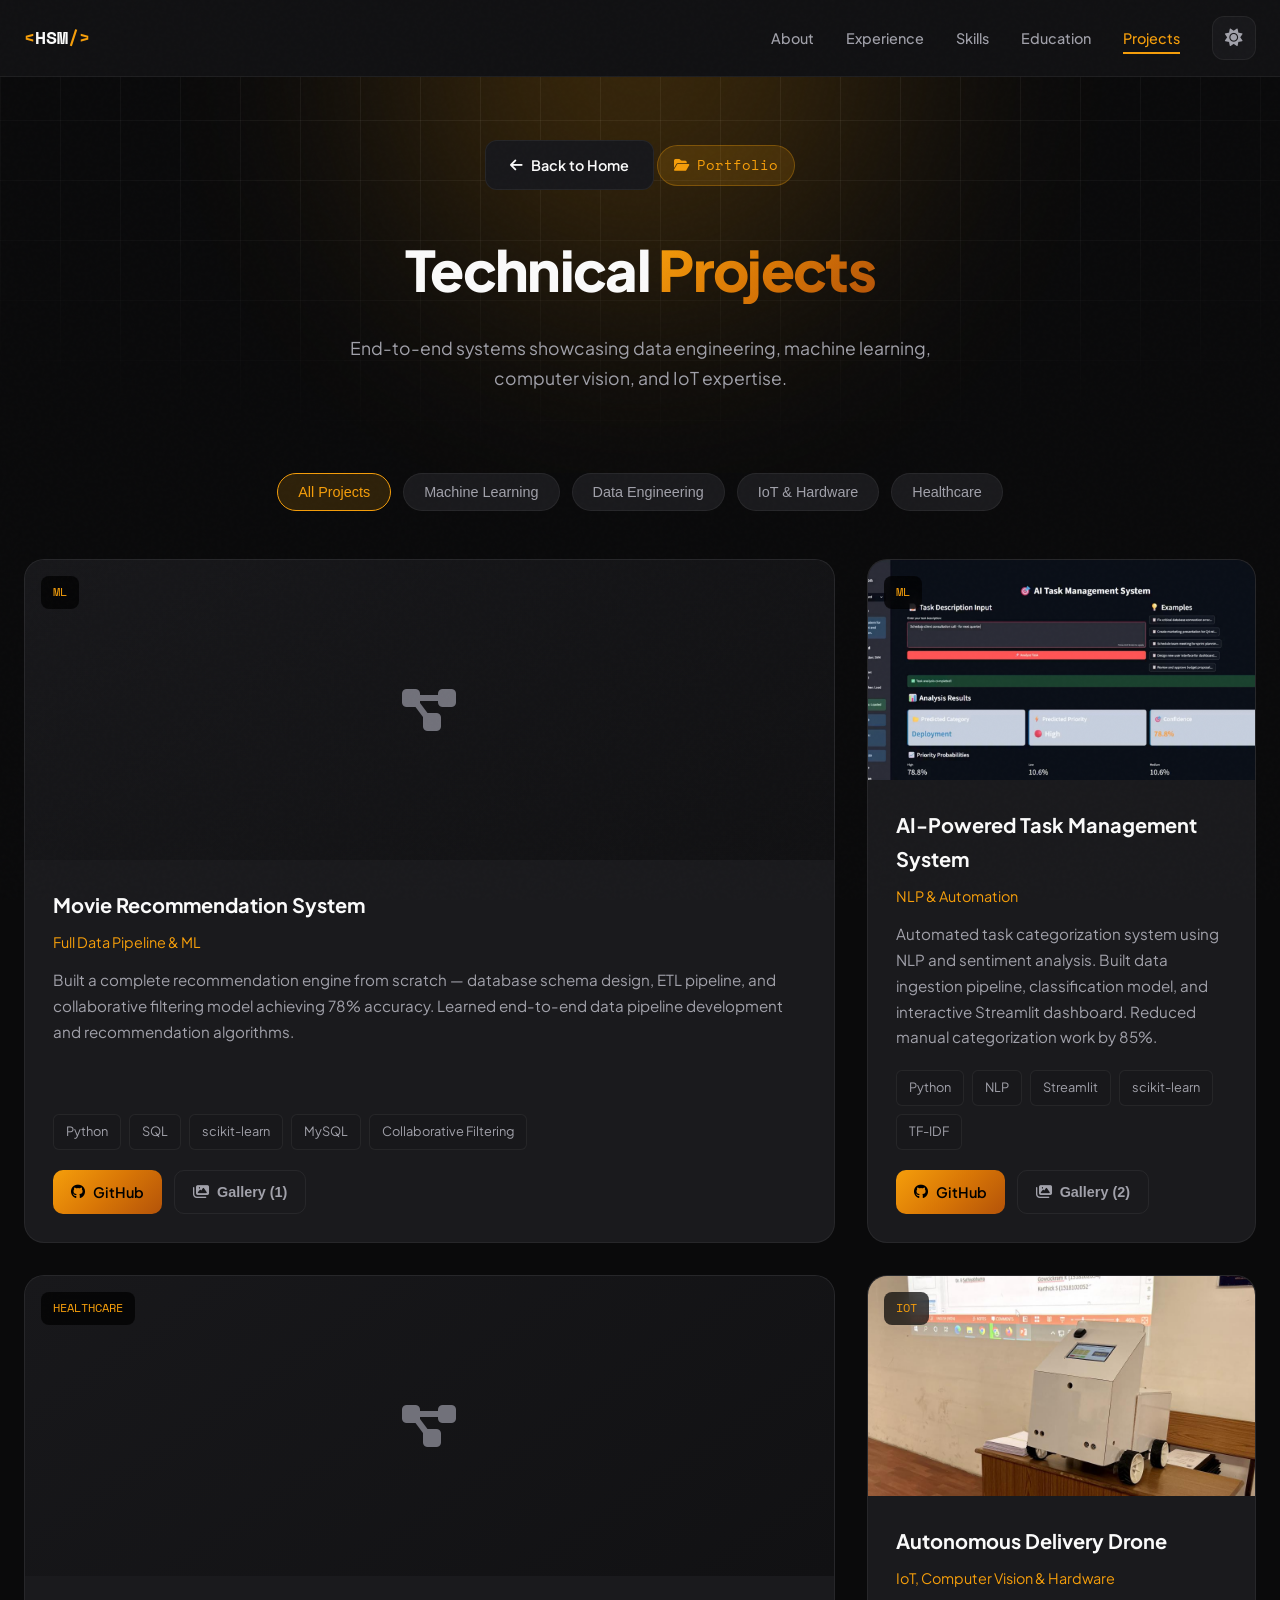
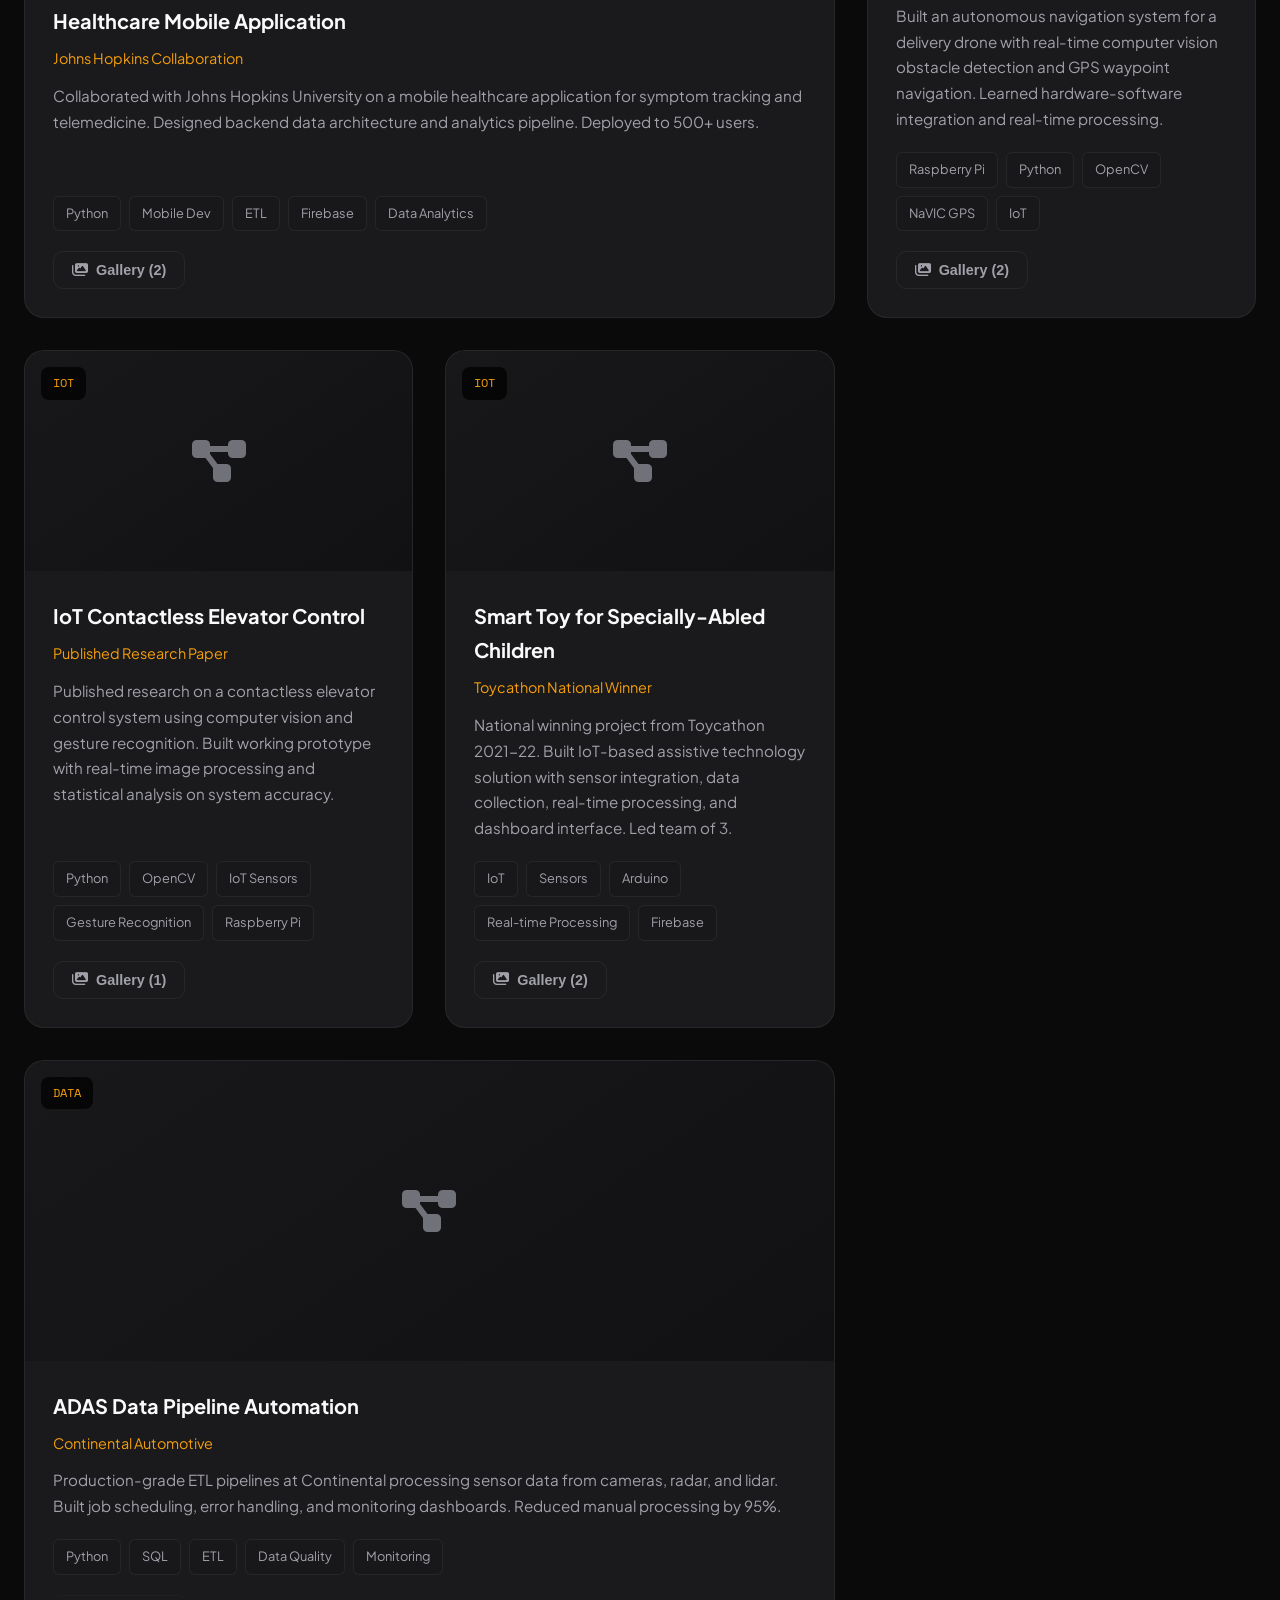
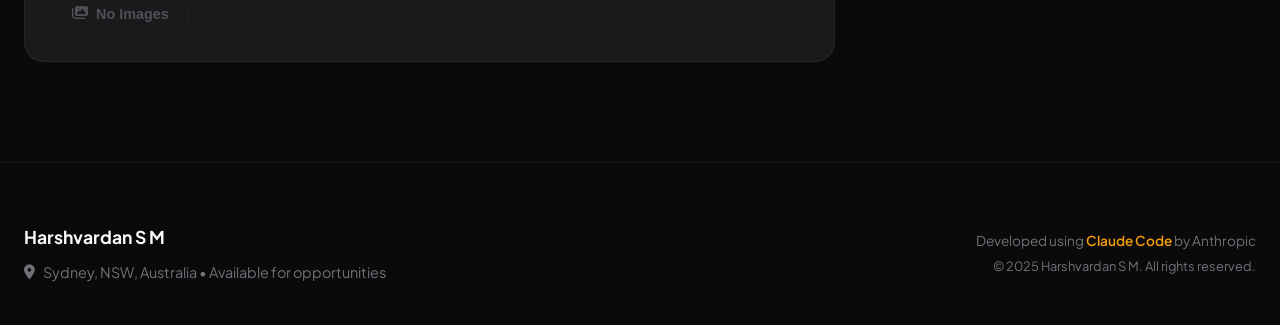
==== projects.html @ 8a7a4cc4 "fixing images in Task mgmt" ====
<!DOCTYPE html>
<html lang="en" data-theme="dark">
<head>
    <meta charset="UTF-8">
    <meta name="viewport" content="width=device-width, initial-scale=1.0">
    <title>Projects | Harshvardan S M</title>
    <meta name="description" content="Technical projects showcasing data engineering, machine learning, and IoT expertise.">
    <link rel="icon" href="./Logos/HarshProfile.png" type="image/png" />
    <link rel="stylesheet" href="https://cdnjs.cloudflare.com/ajax/libs/font-awesome/6.4.0/css/all.min.css">
    <link rel="preconnect" href="https://fonts.googleapis.com">
    <link rel="preconnect" href="https://fonts.gstatic.com" crossorigin>
    <link href="https://fonts.googleapis.com/css2?family=Plus+Jakarta+Sans:wght@300;400;500;600;700;800&family=Space+Mono:wght@400;700&display=swap" rel="stylesheet">
    <style>
        * {
            margin: 0;
            padding: 0;
            box-sizing: border-box;
        }

        :root {
            --font-primary: 'Plus Jakarta Sans', -apple-system, BlinkMacSystemFont, sans-serif;
            --font-mono: 'Space Mono', 'SF Mono', 'Fira Code', monospace;
            --transition-fast: 0.2s cubic-bezier(0.4, 0, 0.2, 1);
            --transition-smooth: 0.4s cubic-bezier(0.4, 0, 0.2, 1);
        }

        [data-theme="dark"] {
            --bg-primary: #0a0a0b;
            --bg-secondary: #111113;
            --bg-tertiary: #18181b;
            --bg-card: #1a1a1d;
            --text-primary: #fafafa;
            --text-secondary: #a1a1aa;
            --text-muted: #71717a;
            --accent-primary: #f59e0b;
            --accent-secondary: #d97706;
            --accent-glow: rgba(245, 158, 11, 0.15);
            --accent-gradient: linear-gradient(135deg, #f59e0b 0%, #d97706 50%, #b45309 100%);
            --border-subtle: rgba(255, 255, 255, 0.06);
            --border-accent: rgba(245, 158, 11, 0.3);
            --shadow-glow: 0 0 40px rgba(245, 158, 11, 0.1);
            --noise-opacity: 0.015;
        }

        [data-theme="light"] {
            --bg-primary: #fafaf9;
            --bg-secondary: #f5f5f4;
            --bg-tertiary: #e7e5e4;
            --bg-card: #ffffff;
            --text-primary: #0c0a09;
            --text-secondary: #57534e;
            --text-muted: #78716c;
            --accent-primary: #d97706;
            --accent-secondary: #b45309;
            --accent-glow: rgba(217, 119, 6, 0.1);
            --accent-gradient: linear-gradient(135deg, #f59e0b 0%, #d97706 50%, #b45309 100%);
            --border-subtle: rgba(0, 0, 0, 0.06);
            --border-accent: rgba(217, 119, 6, 0.3);
            --shadow-glow: 0 0 40px rgba(217, 119, 6, 0.08);
            --noise-opacity: 0.02;
        }

        html { scroll-behavior: smooth; }

        body {
            font-family: var(--font-primary);
            line-height: 1.7;
            color: var(--text-primary);
            background: var(--bg-primary);
            transition: background var(--transition-smooth), color var(--transition-smooth);
            overflow-x: hidden;
        }

        body::before {
            content: '';
            position: fixed;
            inset: 0;
            background-image: url("data:image/svg+xml,%3Csvg viewBox='0 0 256 256' xmlns='http://www.w3.org/2000/svg'%3E%3Cfilter id='noise'%3E%3CfeTurbulence type='fractalNoise' baseFrequency='0.9' numOctaves='4' stitchTiles='stitch'/%3E%3C/filter%3E%3Crect width='100%25' height='100%25' filter='url(%23noise)'/%3E%3C/svg%3E");
            opacity: var(--noise-opacity);
            pointer-events: none;
            z-index: 1000;
        }

        .container { max-width: 1280px; margin: 0 auto; padding: 0 24px; }

        nav {
            position: fixed;
            top: 0;
            left: 0;
            right: 0;
            z-index: 100;
            padding: 16px 0;
            background: var(--bg-secondary);
            backdrop-filter: blur(20px);
            border-bottom: 1px solid var(--border-subtle);
        }

        .nav-content { display: flex; justify-content: space-between; align-items: center; }

        .nav-logo {
            font-family: var(--font-mono);
            font-size: 1.1rem;
            font-weight: 700;
            color: var(--text-primary);
            text-decoration: none;
        }

        .nav-logo-accent { color: var(--accent-primary); }

        .nav-links { display: flex; align-items: center; gap: 32px; }

        .nav-link {
            font-size: 0.9rem;
            font-weight: 500;
            color: var(--text-secondary);
            text-decoration: none;
            transition: color var(--transition-fast);
            position: relative;
        }

        .nav-link::after {
            content: '';
            position: absolute;
            bottom: -4px;
            left: 0;
            width: 0;
            height: 2px;
            background: var(--accent-primary);
            transition: width var(--transition-fast);
        }

        .nav-link:hover, .nav-link.active { color: var(--accent-primary); }
        .nav-link:hover::after, .nav-link.active::after { width: 100%; }

        .theme-toggle {
            width: 44px;
            height: 44px;
            border-radius: 12px;
            border: 1px solid var(--border-subtle);
            background: var(--bg-tertiary);
            color: var(--text-secondary);
            cursor: pointer;
            display: flex;
            align-items: center;
            justify-content: center;
            font-size: 1.1rem;
            transition: all var(--transition-fast);
        }

        .theme-toggle:hover { border-color: var(--accent-primary); color: var(--accent-primary); }

        [data-theme="dark"] .theme-toggle .fa-sun { display: block; }
        [data-theme="dark"] .theme-toggle .fa-moon { display: none; }
        [data-theme="light"] .theme-toggle .fa-sun { display: none; }
        [data-theme="light"] .theme-toggle .fa-moon { display: block; }

        .page-header {
            padding: 140px 0 80px;
            text-align: center;
            position: relative;
            overflow: hidden;
        }

        .page-header-bg {
            position: absolute;
            inset: 0;
            background-image: 
                linear-gradient(var(--border-subtle) 1px, transparent 1px),
                linear-gradient(90deg, var(--border-subtle) 1px, transparent 1px);
            background-size: 60px 60px;
            mask-image: radial-gradient(ellipse 80% 80% at 50% 20%, black 20%, transparent 100%);
        }

        .page-header-glow {
            position: absolute;
            width: 500px;
            height: 500px;
            border-radius: 50%;
            filter: blur(120px);
            opacity: 0.2;
            top: -200px;
            left: 50%;
            transform: translateX(-50%);
            background: var(--accent-primary);
        }

        .page-header-content { position: relative; z-index: 2; }

        .page-badge {
            display: inline-flex;
            align-items: center;
            gap: 8px;
            padding: 8px 16px;
            background: var(--accent-glow);
            border: 1px solid var(--border-accent);
            border-radius: 100px;
            font-family: var(--font-mono);
            font-size: 0.85rem;
            color: var(--accent-primary);
            margin-bottom: 20px;
        }

        .page-title {
            font-size: clamp(2.5rem, 5vw, 3.5rem);
            font-weight: 800;
            letter-spacing: -0.03em;
            margin-bottom: 16px;
        }

        .page-title-gradient {
            background: var(--accent-gradient);
            -webkit-background-clip: text;
            -webkit-text-fill-color: transparent;
            background-clip: text;
        }

        .page-subtitle {
            font-size: 1.1rem;
            color: var(--text-secondary);
            max-width: 600px;
            margin: 0 auto;
        }

        .back-btn {
            display: inline-flex;
            align-items: center;
            gap: 8px;
            padding: 12px 24px;
            background: var(--bg-tertiary);
            color: var(--text-primary);
            text-decoration: none;
            border: 1px solid var(--border-subtle);
            border-radius: 12px;
            font-weight: 600;
            font-size: 0.9rem;
            transition: all var(--transition-fast);
            margin-bottom: 32px;
        }

        .back-btn:hover { border-color: var(--accent-primary); color: var(--accent-primary); transform: translateX(-4px); }

        .projects-section { padding: 0 0 100px; }

        .filter-tabs {
            display: flex;
            justify-content: center;
            gap: 12px;
            margin-bottom: 48px;
            flex-wrap: wrap;
        }

        .filter-tab {
            padding: 10px 20px;
            background: var(--bg-card);
            border: 1px solid var(--border-subtle);
            border-radius: 100px;
            color: var(--text-secondary);
            font-size: 0.9rem;
            font-weight: 500;
            cursor: pointer;
            transition: all var(--transition-fast);
        }

        .filter-tab:hover, .filter-tab.active {
            background: var(--accent-glow);
            border-color: var(--accent-primary);
            color: var(--accent-primary);
        }

        .projects-grid {
            display: grid;
            grid-template-columns: repeat(auto-fill, minmax(380px, 1fr));
            gap: 32px;
        }

        .project-card {
            background: var(--bg-card);
            border: 1px solid var(--border-subtle);
            border-radius: 20px;
            overflow: hidden;
            transition: all var(--transition-smooth);
            display: flex;
            flex-direction: column;
        }

        .project-card:hover {
            border-color: var(--border-accent);
            transform: translateY(-8px);
            box-shadow: var(--shadow-glow);
        }

        .project-image {
            width: 100%;
            height: 220px;
            background: var(--bg-tertiary);
            position: relative;
            overflow: hidden;
        }

        .project-image img {
            width: 100%;
            height: 100%;
            object-fit: cover;
            transition: transform var(--transition-smooth);
        }

        .project-card:hover .project-image img { transform: scale(1.08); }

        .project-image .placeholder {
            display: flex;
            align-items: center;
            justify-content: center;
            width: 100%;
            height: 100%;
            font-size: 3rem;
            color: var(--text-muted);
            background: linear-gradient(145deg, var(--bg-tertiary), var(--bg-secondary));
        }

        .project-category {
            position: absolute;
            top: 16px;
            left: 16px;
            padding: 6px 12px;
            background: rgba(0, 0, 0, 0.7);
            backdrop-filter: blur(8px);
            border-radius: 8px;
            font-family: var(--font-mono);
            font-size: 0.75rem;
            color: var(--accent-primary);
            text-transform: uppercase;
        }

        .project-content {
            padding: 28px;
            display: flex;
            flex-direction: column;
            flex: 1;
        }

        .project-title { font-size: 1.25rem; font-weight: 700; margin-bottom: 8px; }
        .project-subtitle { font-size: 0.9rem; color: var(--accent-primary); margin-bottom: 12px; }
        .project-description { color: var(--text-secondary); font-size: 0.95rem; margin-bottom: 20px; flex: 1; }

        .project-tech { display: flex; flex-wrap: wrap; gap: 8px; margin-bottom: 20px; }

        .tech-tag {
            padding: 6px 12px;
            background: var(--bg-tertiary);
            border: 1px solid var(--border-subtle);
            border-radius: 6px;
            font-size: 0.8rem;
            color: var(--text-secondary);
            transition: all var(--transition-fast);
        }

        .tech-tag:hover { border-color: var(--accent-primary); color: var(--accent-primary); }

        .project-links { display: flex; gap: 12px; flex-wrap: wrap; }

        .project-link {
            display: inline-flex;
            align-items: center;
            gap: 8px;
            padding: 10px 18px;
            border-radius: 10px;
            font-size: 0.9rem;
            font-weight: 600;
            text-decoration: none;
            transition: all var(--transition-fast);
        }

        .project-link-primary { background: var(--accent-gradient); color: #000; }
        .project-link-primary:hover { transform: translateY(-2px); box-shadow: 0 4px 20px var(--accent-glow); }

        .project-link-secondary {
            background: var(--bg-tertiary);
            color: var(--text-primary);
            border: 1px solid var(--border-subtle);
        }
        .project-link-secondary:hover { border-color: var(--accent-primary); color: var(--accent-primary); }

        .view-gallery-btn {
            display: inline-flex;
            align-items: center;
            gap: 8px;
            padding: 10px 18px;
            background: transparent;
            border: 1px solid var(--border-subtle);
            border-radius: 10px;
            font-size: 0.9rem;
            font-weight: 600;
            color: var(--text-secondary);
            cursor: pointer;
            transition: all var(--transition-fast);
        }

        .view-gallery-btn:hover:not(.disabled) { border-color: var(--accent-primary); color: var(--accent-primary); }
        .view-gallery-btn.disabled { opacity: 0.4; cursor: not-allowed; }

        .project-card.featured { grid-column: span 2; }
        .project-card.featured .project-image { height: 300px; }

        .modal {
            display: none;
            position: fixed;
            z-index: 1000;
            left: 0;
            top: 0;
            width: 100%;
            height: 100%;
            background-color: rgba(0, 0, 0, 0.95);
            backdrop-filter: blur(8px);
        }

        .modal.active { display: flex; align-items: center; justify-content: center; }

        .modal-content { position: relative; width: 90%; max-width: 1000px; max-height: 90vh; }
        .modal-header { text-align: center; margin-bottom: 24px; }
        .modal-header h2 { font-size: 1.5rem; font-weight: 700; color: #fff; }

        .close {
            position: fixed;
            top: 24px;
            right: 32px;
            width: 48px;
            height: 48px;
            border-radius: 12px;
            background: var(--bg-tertiary);
            border: 1px solid var(--border-subtle);
            color: var(--text-primary);
            font-size: 24px;
            cursor: pointer;
            display: flex;
            align-items: center;
            justify-content: center;
            z-index: 1001;
        }

        .close:hover { background: var(--accent-primary); color: #000; }

        .gallery-container {
            display: grid;
            grid-template-columns: repeat(auto-fit, minmax(280px, 1fr));
            gap: 20px;
            padding: 20px;
            max-height: 70vh;
            overflow-y: auto;
            background: var(--bg-card);
            border-radius: 20px;
            border: 1px solid var(--border-subtle);
        }

        .gallery-item {
            position: relative;
            overflow: hidden;
            border-radius: 12px;
            background: var(--bg-tertiary);
            aspect-ratio: 16/9;
            cursor: pointer;
            border: 1px solid var(--border-subtle);
            transition: all var(--transition-fast);
        }

        .gallery-item:hover { transform: scale(1.03); border-color: var(--accent-primary); }
        .gallery-item img { width: 100%; height: 100%; object-fit: cover; }

        .gallery-item .image-caption {
            position: absolute;
            bottom: 0;
            left: 0;
            right: 0;
            background: linear-gradient(to top, rgba(0,0,0,0.9), transparent);
            color: white;
            padding: 16px;
            font-size: 0.9rem;
            transform: translateY(100%);
            transition: transform var(--transition-fast);
        }

        .gallery-item:hover .image-caption { transform: translateY(0); }

        .lightbox {
            display: none;
            position: fixed;
            z-index: 2000;
            left: 0;
            top: 0;
            width: 100%;
            height: 100%;
            background-color: rgba(0, 0, 0, 0.98);
        }

        .lightbox.active { display: flex; align-items: center; justify-content: center; }

        .lightbox-content {
            position: relative;
            max-width: 90vw;
            max-height: 90vh;
            display: flex;
            align-items: center;
            justify-content: center;
        }

        .lightbox-content img {
            max-width: 100%;
            max-height: 90vh;
            object-fit: contain;
            cursor: zoom-in;
            border-radius: 8px;
        }

        .lightbox-content img.zoomed { cursor: zoom-out; transform: scale(1.5); }

        .lightbox-close {
            position: fixed;
            top: 24px;
            right: 32px;
            width: 48px;
            height: 48px;
            border-radius: 12px;
            background: var(--bg-tertiary);
            border: 1px solid var(--border-subtle);
            color: var(--text-primary);
            font-size: 24px;
            cursor: pointer;
            display: flex;
            align-items: center;
            justify-content: center;
            z-index: 2001;
        }

        .lightbox-close:hover { background: var(--accent-primary); color: #000; }

        .nav-arrow {
            position: fixed;
            top: 50%;
            transform: translateY(-50%);
            width: 56px;
            height: 56px;
            border-radius: 16px;
            background: var(--bg-tertiary);
            border: 1px solid var(--border-subtle);
            color: var(--text-primary);
            font-size: 1.5rem;
            cursor: pointer;
            display: flex;
            align-items: center;
            justify-content: center;
            z-index: 2001;
            transition: all var(--transition-fast);
        }

        .nav-arrow:hover { background: var(--accent-primary); color: #000; }
        .nav-arrow.prev { left: 24px; }
        .nav-arrow.next { right: 24px; }

        footer {
            padding: 60px 0 40px;
            border-top: 1px solid var(--border-subtle);
        }

        .footer-content {
            display: flex;
            justify-content: space-between;
            align-items: center;
            flex-wrap: wrap;
            gap: 24px;
        }

        .footer-left { display: flex; flex-direction: column; gap: 8px; }
        .footer-name { font-weight: 700; font-size: 1.1rem; }
        .footer-location { color: var(--text-muted); font-size: 0.9rem; display: flex; align-items: center; gap: 8px; }
        .footer-right { text-align: right; }
        .footer-credit { font-size: 0.85rem; color: var(--text-muted); margin-bottom: 4px; }
        .footer-credit a { color: var(--accent-primary); text-decoration: none; font-weight: 600; }
        .footer-credit a:hover { text-decoration: underline; }
        .footer-copyright { font-size: 0.8rem; color: var(--text-muted); }

        .reveal {
            opacity: 0;
            transform: translateY(40px);
            transition: all 0.8s cubic-bezier(0.4, 0, 0.2, 1);
        }

        .reveal.active { opacity: 1; transform: translateY(0); }

        @media (max-width: 1024px) {
            .project-card.featured { grid-column: span 1; }
            .project-card.featured .project-image { height: 220px; }
        }

        @media (max-width: 768px) {
            .nav-links { display: none; }
            .projects-grid { grid-template-columns: 1fr; }
            .project-links { flex-direction: column; }
            .project-link, .view-gallery-btn { width: 100%; justify-content: center; }
            .footer-content { flex-direction: column; text-align: center; }
            .footer-right { text-align: center; }
        }
    </style>
</head>
<body>
    <nav>
        <div class="container">
            <div class="nav-content">
                <a href="index.html" class="nav-logo">
                    <span class="nav-logo-accent">&lt;</span>HSM<span class="nav-logo-accent">/&gt;</span>
                </a>
                <div class="nav-links">
                    <a href="index.html#about" class="nav-link">About</a>
                    <a href="index.html#experience" class="nav-link">Experience</a>
                    <a href="index.html#skills" class="nav-link">Skills</a>
                    <a href="index.html#education" class="nav-link">Education</a>
                    <a href="projects.html" class="nav-link active">Projects</a>
                    <button class="theme-toggle" id="themeToggle" aria-label="Toggle theme">
                        <i class="fas fa-sun"></i>
                        <i class="fas fa-moon"></i>
                    </button>
                </div>
            </div>
        </div>
    </nav>

    <header class="page-header">
        <div class="page-header-bg"></div>
        <div class="page-header-glow"></div>
        <div class="container">
            <div class="page-header-content">
                <a href="index.html" class="back-btn">
                    <i class="fas fa-arrow-left"></i>
                    Back to Home
                </a>
                <div class="page-badge">
                    <i class="fas fa-folder-open"></i>
                    Portfolio
                </div>
                <h1 class="page-title">
                    Technical <span class="page-title-gradient">Projects</span>
                </h1>
                <p class="page-subtitle">
                    End-to-end systems showcasing data engineering, machine learning, 
                    computer vision, and IoT expertise.
                </p>
            </div>
        </div>
    </header>

    <section class="projects-section">
        <div class="container">
            <div class="filter-tabs reveal">
                <button class="filter-tab active" data-filter="all">All Projects</button>
                <button class="filter-tab" data-filter="ml">Machine Learning</button>
                <button class="filter-tab" data-filter="data">Data Engineering</button>
                <button class="filter-tab" data-filter="iot">IoT & Hardware</button>
                <button class="filter-tab" data-filter="healthcare">Healthcare</button>
            </div>

            <div class="projects-grid reveal" id="projectsGrid"></div>
        </div>
    </section>

    <div id="galleryModal" class="modal">
        <span class="close" onclick="closeGallery()">&times;</span>
        <div class="modal-content">
            <div class="modal-header">
                <h2 id="modalProjectTitle">Project Gallery</h2>
            </div>
            <div class="gallery-container" id="galleryContainer"></div>
        </div>
    </div>

    <div id="lightbox" class="lightbox">
        <span class="lightbox-close" onclick="closeLightbox()">&times;</span>
        <div class="nav-arrow prev" onclick="navigateImage(-1)"><i class="fas fa-chevron-left"></i></div>
        <div class="lightbox-content">
            <img id="lightboxImage" src="" alt="Full size image">
        </div>
        <div class="nav-arrow next" onclick="navigateImage(1)"><i class="fas fa-chevron-right"></i></div>
    </div>

    <footer>
        <div class="container">
            <div class="footer-content">
                <div class="footer-left">
                    <div class="footer-name">Harshvardan S M</div>
                    <div class="footer-location">
                        <i class="fas fa-map-marker-alt"></i>
                        Sydney, NSW, Australia • Available for opportunities
                    </div>
                </div>
                <div class="footer-right">
                    <p class="footer-credit">
                        Developed using <a href="https://claude.ai" target="_blank">Claude Code</a> by Anthropic
                    </p>
                    <p class="footer-copyright">© 2025 Harshvardan S M. All rights reserved.</p>
                </div>
            </div>
        </div>
    </footer>

    <script>
        const themeToggle = document.getElementById('themeToggle');
        const html = document.documentElement;
        const savedTheme = localStorage.getItem('theme') || 'dark';
        html.setAttribute('data-theme', savedTheme);

        themeToggle.addEventListener('click', () => {
            const currentTheme = html.getAttribute('data-theme');
            const newTheme = currentTheme === 'dark' ? 'light' : 'dark';
            html.setAttribute('data-theme', newTheme);
            localStorage.setItem('theme', newTheme);
        });

        const revealElements = document.querySelectorAll('.reveal');
        const revealOnScroll = () => {
            revealElements.forEach(el => {
                const elementTop = el.getBoundingClientRect().top;
                if (elementTop < window.innerHeight - 100) el.classList.add('active');
            });
        };
        window.addEventListener('scroll', revealOnScroll);
        revealOnScroll();

        const projects = [
            {
                id: 'project1',
                title: 'Movie Recommendation System',
                subtitle: 'Full Data Pipeline & ML',
                category: 'ml',
                folder: 'Movie Recommendation',
                technologies: ['Python', 'SQL', 'scikit-learn', 'MySQL', 'Collaborative Filtering'],
                description: 'Built a complete recommendation engine from scratch — database schema design, ETL pipeline, and collaborative filtering model achieving 78% accuracy. Learned end-to-end data pipeline development and recommendation algorithms.',
                githubLink: 'https://github.com/Harsh-D14',
                articleLink: null,
                images: ['image1.jpg'],
                featured: true
            },
            {
                id: 'project2',
                title: 'AI-Powered Task Management System',
                subtitle: 'NLP & Automation',
                category: 'ml',
                folder: 'Task Management System',
                technologies: ['Python', 'NLP', 'Streamlit', 'scikit-learn', 'TF-IDF'],
                description: 'Automated task categorization system using NLP and sentiment analysis. Built data ingestion pipeline, classification model, and interactive Streamlit dashboard. Reduced manual categorization work by 85%.',
                githubLink: 'https://github.com/Harsh-D14',
                articleLink: null,
                images: ['image1.jpg', 'image2.jpg']
            },
            {
                id: 'project3',
                title: 'Healthcare Mobile Application',
                subtitle: 'Johns Hopkins Collaboration',
                category: 'healthcare',
                folder: 'Healthcare App',
                technologies: ['Python', 'Mobile Dev', 'ETL', 'Firebase', 'Data Analytics'],
                description: 'Collaborated with Johns Hopkins University on a mobile healthcare application for symptom tracking and telemedicine. Designed backend data architecture and analytics pipeline. Deployed to 500+ users.',
                githubLink: null,
                articleLink: null,
                images: ['image1.jpg', 'image2.jpg'],
                featured: true
            },
            {
                id: 'project4',
                title: 'Autonomous Delivery Drone',
                subtitle: 'IoT, Computer Vision & Hardware',
                category: 'iot',
                folder: 'Sidewalk Delivery Drone',
                technologies: ['Raspberry Pi', 'Python', 'OpenCV', 'NaVIC GPS', 'IoT'],
                description: 'Built an autonomous navigation system for a delivery drone with real-time computer vision obstacle detection and GPS waypoint navigation. Learned hardware-software integration and real-time processing.',
                githubLink: null,
                articleLink: null,
                images: ['image1.jpg', 'image2.jpg']
            },
            {
                id: 'project5',
                title: 'IoT Contactless Elevator Control',
                subtitle: 'Published Research Paper',
                category: 'iot',
                folder: 'Elevator Control',
                technologies: ['Python', 'OpenCV', 'IoT Sensors', 'Gesture Recognition', 'Raspberry Pi'],
                description: 'Published research on a contactless elevator control system using computer vision and gesture recognition. Built working prototype with real-time image processing and statistical analysis on system accuracy.',
                githubLink: null,
                articleLink: null,
                images: ['image1.jpg']
            },
            {
                id: 'project6',
                title: 'Smart Toy for Specially-Abled Children',
                subtitle: 'Toycathon National Winner',
                category: 'iot',
                folder: 'Smart Toy',
                technologies: ['IoT', 'Sensors', 'Arduino', 'Real-time Processing', 'Firebase'],
                description: 'National winning project from Toycathon 2021-22. Built IoT-based assistive technology solution with sensor integration, data collection, real-time processing, and dashboard interface. Led team of 3.',
                githubLink: null,
                articleLink: null,
                images: ['image1.jpg', 'image2.jpg']
            },
            {
                id: 'project7',
                title: 'ADAS Data Pipeline Automation',
                subtitle: 'Continental Automotive',
                category: 'data',
                folder: 'ADAS Pipeline',
                technologies: ['Python', 'SQL', 'ETL', 'Data Quality', 'Monitoring'],
                description: 'Production-grade ETL pipelines at Continental processing sensor data from cameras, radar, and lidar. Built job scheduling, error handling, and monitoring dashboards. Reduced manual processing by 95%.',
                githubLink: null,
                articleLink: null,
                images: [],
                featured: true
            }
        ];

        let currentProject = null;
        let currentImageIndex = 0;
        let currentImages = [];
        let activeFilter = 'all';

        document.querySelectorAll('.filter-tab').forEach(tab => {
            tab.addEventListener('click', () => {
                document.querySelectorAll('.filter-tab').forEach(t => t.classList.remove('active'));
                tab.classList.add('active');
                activeFilter = tab.dataset.filter;
                loadProjects();
            });
        });

        document.addEventListener('DOMContentLoaded', loadProjects);

        function loadProjects() {
            const projectsGrid = document.getElementById('projectsGrid');
            projectsGrid.innerHTML = '';
            
            const filteredProjects = activeFilter === 'all' 
                ? projects 
                : projects.filter(p => p.category === activeFilter);

            filteredProjects.forEach((project, index) => {
                const projectCard = createProjectCard(project);
                projectCard.style.animationDelay = `${index * 0.1}s`;
                projectsGrid.appendChild(projectCard);
            });
        }

        function createProjectCard(project) {
            const card = document.createElement('div');
            card.className = `project-card${project.featured ? ' featured' : ''}`;
            
            const hasImages = project.images && project.images.length > 0;
            const hasGithub = project.githubLink && project.githubLink !== null;
            const hasArticle = project.articleLink !== null;
            const thumbnailPath = `${project.folder}/thumbnail.jpg`;
            
            let linksHTML = '<div class="project-links">';
            
            if (hasGithub) {
                linksHTML += `<a href="${project.githubLink}" target="_blank" class="project-link project-link-primary" onclick="event.stopPropagation()"><i class="fab fa-github"></i>GitHub</a>`;
            }
            
            if (hasArticle) {
                linksHTML += `<a href="${project.articleLink}" target="_blank" class="project-link project-link-secondary" onclick="event.stopPropagation()"><i class="fas fa-external-link-alt"></i>Article</a>`;
            }
            
            if (hasImages) {
                linksHTML += `<button class="view-gallery-btn" onclick="event.stopPropagation(); openGallery('${project.id}')"><i class="fas fa-images"></i>Gallery (${project.images.length})</button>`;
            } else {
                linksHTML += `<button class="view-gallery-btn disabled" disabled><i class="fas fa-images"></i>No Images</button>`;
            }
            
            linksHTML += '</div>';
            
            card.innerHTML = `
                <div class="project-image">
                    <img src="${thumbnailPath}" alt="${project.title}" onerror="this.style.display='none'; this.nextElementSibling.style.display='flex';">
                    <div class="placeholder" style="display:none;"><i class="fas fa-project-diagram"></i></div>
                    <span class="project-category">${project.category}</span>
                </div>
                <div class="project-content">
                    <h3 class="project-title">${project.title}</h3>
                    <p class="project-subtitle">${project.subtitle}</p>
                    <p class="project-description">${project.description}</p>
                    <div class="project-tech">${project.technologies.slice(0, 5).map(tech => `<span class="tech-tag">${tech}</span>`).join('')}</div>
                    ${linksHTML}
                </div>
            `;
            
            if (hasImages) {
                card.addEventListener('click', () => openGallery(project.id));
                card.style.cursor = 'pointer';
            }
            
            return card;
        }

        function openGallery(projectId) {
            const project = projects.find(p => p.id === projectId);
            if (!project || !project.images || project.images.length === 0) return;
            
            currentProject = project;
            currentImages = project.images;
            
            const modal = document.getElementById('galleryModal');
            const modalTitle = document.getElementById('modalProjectTitle');
            const galleryContainer = document.getElementById('galleryContainer');
            
            modalTitle.textContent = project.title;
            galleryContainer.innerHTML = '';
            
            project.images.forEach((image, index) => {
                const imagePath = `${project.folder}/${image}`;
                const galleryItem = document.createElement('div');
                galleryItem.className = 'gallery-item';
                galleryItem.innerHTML = `
                    <img src="${imagePath}" alt="${project.title} - Image ${index + 1}" onerror="this.src='data:image/svg+xml,%3Csvg xmlns=\"http://www.w3.org/2000/svg\" width=\"400\" height=\"225\" viewBox=\"0 0 400 225\"%3E%3Crect fill=\"%231a1a1d\" width=\"400\" height=\"225\"/%3E%3Ctext fill=\"%23666\" font-family=\"sans-serif\" font-size=\"20\" x=\"50%25\" y=\"50%25\" text-anchor=\"middle\" dominant-baseline=\"middle\"%3EImage ${index + 1}%3C/text%3E%3C/svg%3E'">
                    <div class="image-caption">Image ${index + 1}</div>
                `;
                galleryItem.onclick = () => openLightbox(index);
                galleryContainer.appendChild(galleryItem);
            });
            
            modal.classList.add('active');
            document.body.style.overflow = 'hidden';
        }

        function closeGallery() {
            document.getElementById('galleryModal').classList.remove('active');
            document.body.style.overflow = '';
        }

        function openLightbox(index) {
            if (!currentProject) return;
            currentImageIndex = index;
            const lightbox = document.getElementById('lightbox');
            const lightboxImage = document.getElementById('lightboxImage');
            
            lightboxImage.src = `${currentProject.folder}/${currentImages[index]}`;
            lightboxImage.alt = `${currentProject.title} - Image ${index + 1}`;
            lightboxImage.classList.remove('zoomed');
            lightbox.classList.add('active');
            
            lightboxImage.onclick = function() {
                this.classList.toggle('zoomed');
                lightbox.style.overflow = this.classList.contains('zoomed') ? 'auto' : 'hidden';
            };
        }

        function closeLightbox() {
            const lightbox = document.getElementById('lightbox');
            document.getElementById('lightboxImage').classList.remove('zoomed');
            lightbox.classList.remove('active');
            lightbox.style.overflow = 'hidden';
        }

        function navigateImage(direction) {
            currentImageIndex += direction;
            if (currentImageIndex < 0) currentImageIndex = currentImages.length - 1;
            else if (currentImageIndex >= currentImages.length) currentImageIndex = 0;
            openLightbox(currentImageIndex);
        }

        document.addEventListener('keydown', (e) => {
            const lightbox = document.getElementById('lightbox');
            const galleryModal = document.getElementById('galleryModal');
            
            if (lightbox.classList.contains('active')) {
                if (e.key === 'ArrowLeft') navigateImage(-1);
                if (e.key === 'ArrowRight') navigateImage(1);
                if (e.key === 'Escape') closeLightbox();
            } else if (galleryModal.classList.contains('active')) {
                if (e.key === 'Escape') closeGallery();
            }
        });

        window.onclick = (event) => {
            if (event.target === document.getElementById('galleryModal')) closeGallery();
            if (event.target === document.getElementById('lightbox')) closeLightbox();
        };
    </script>
</body>
</html>
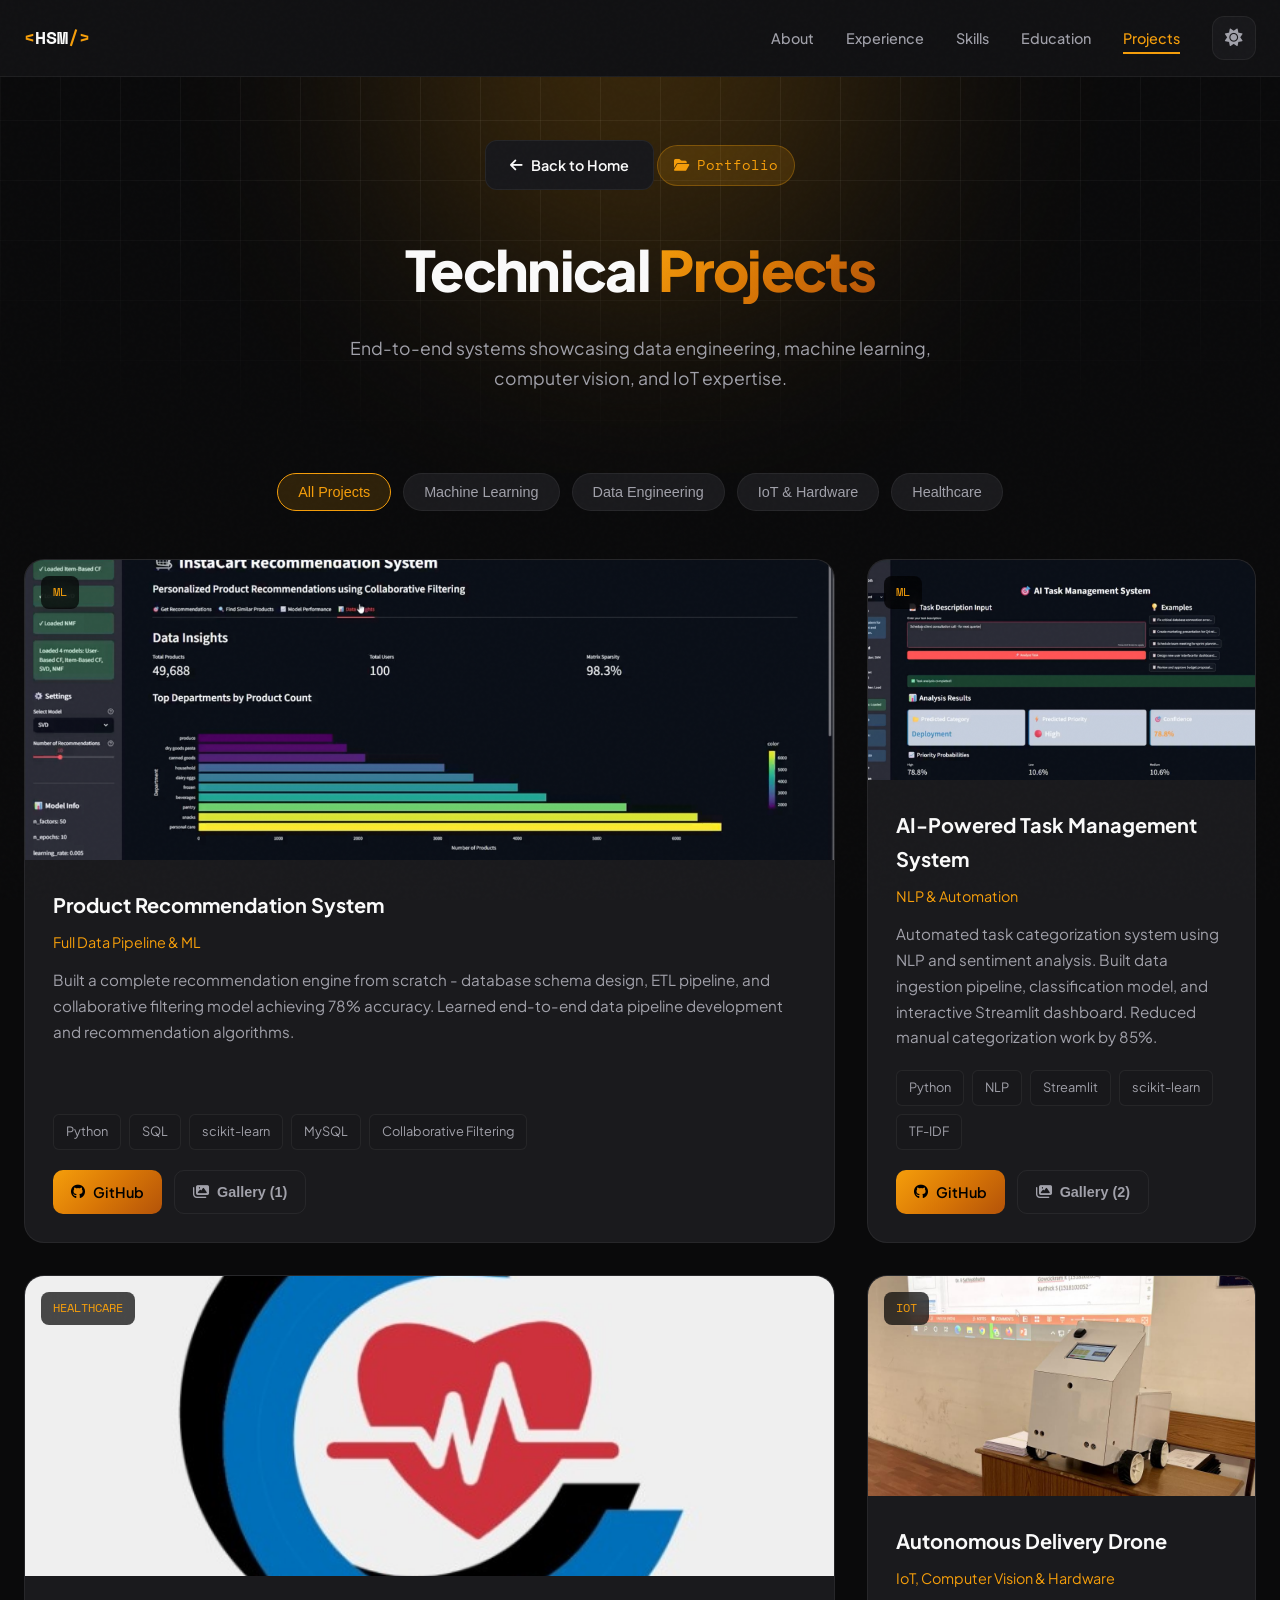
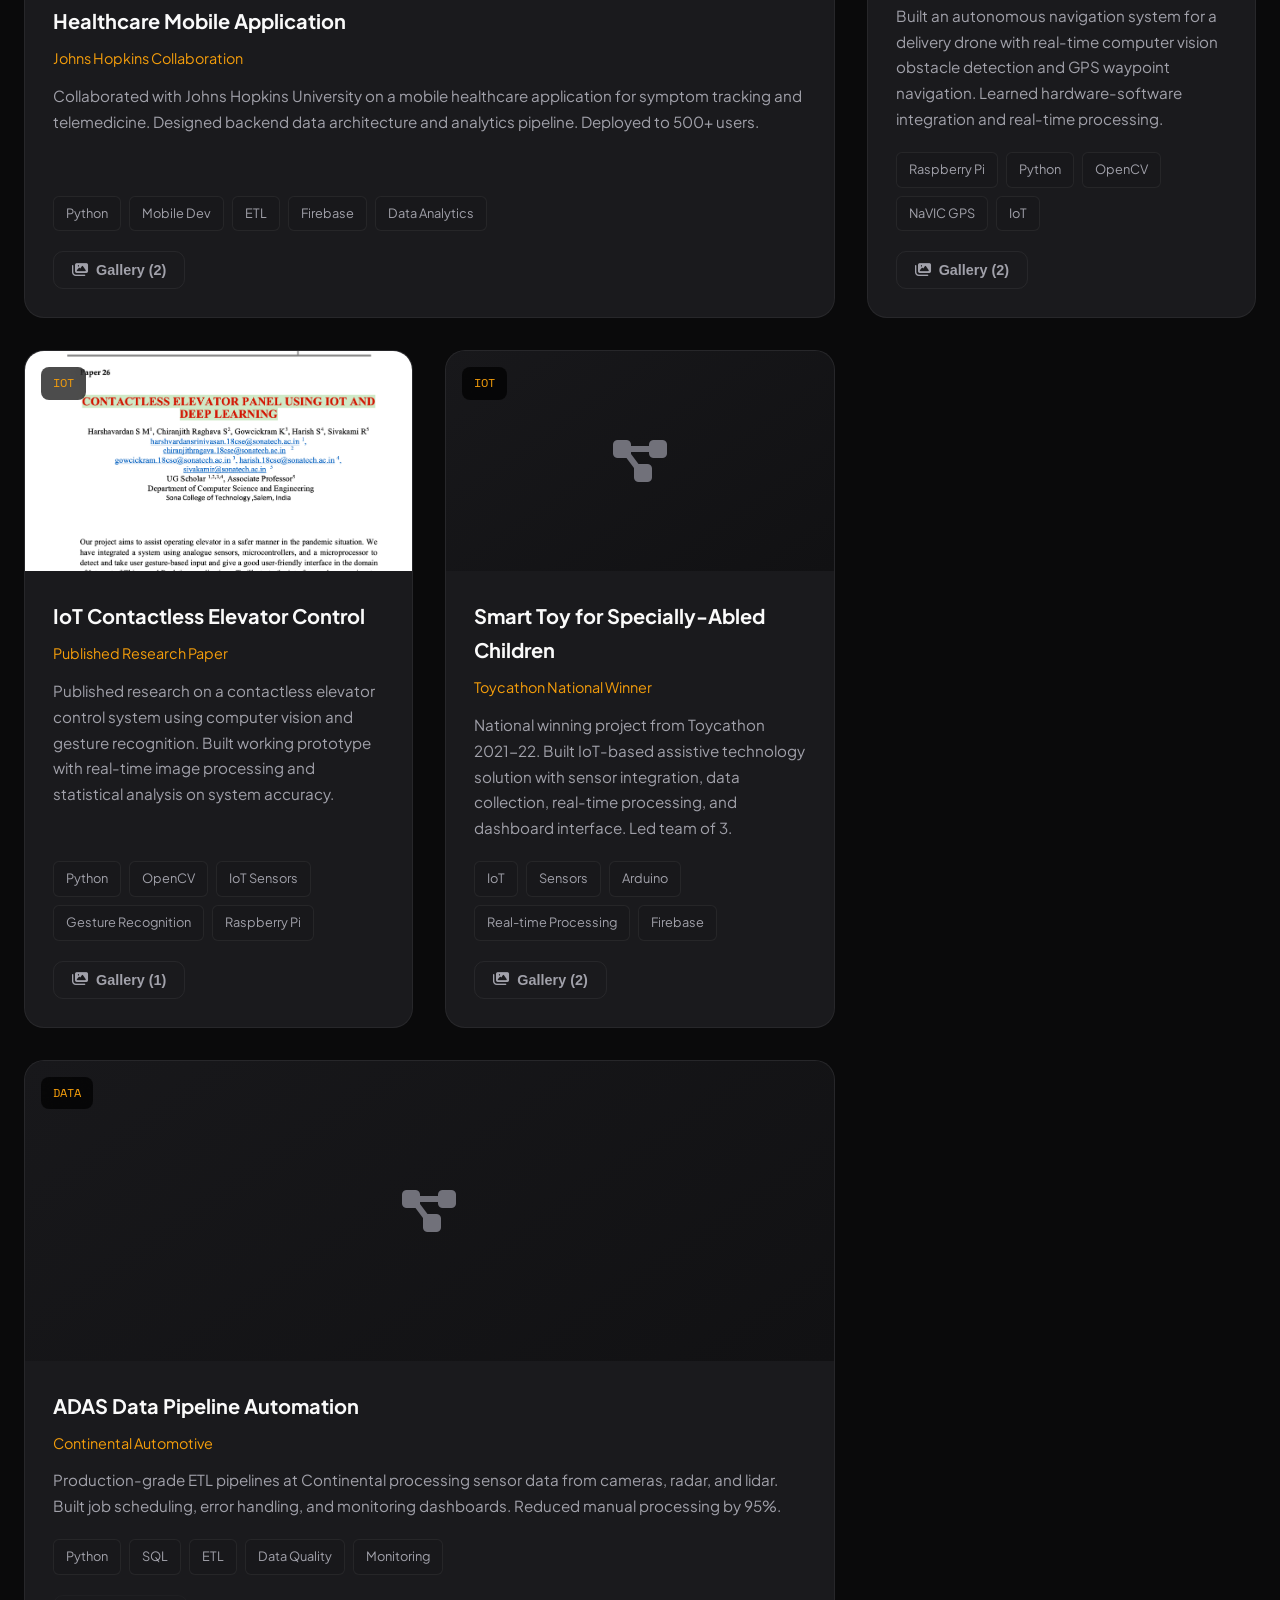
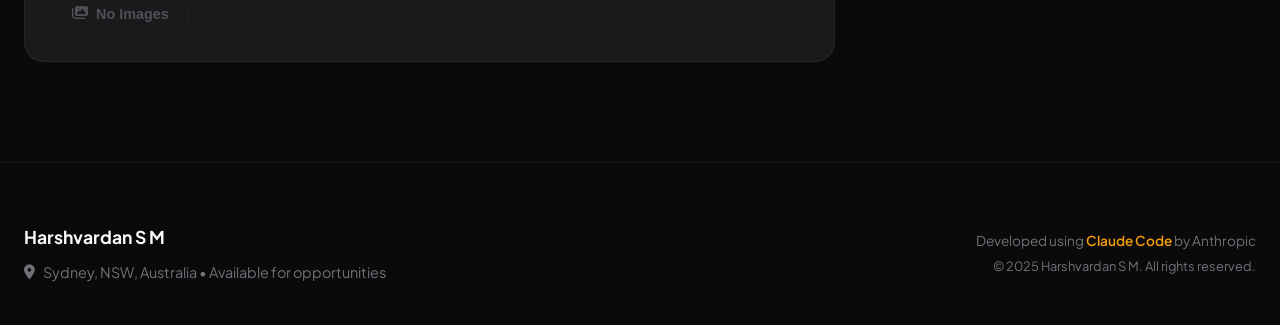
==== commit 17ccf427: "fixing images in projects again" ====
--- a/projects.html
+++ b/projects.html
@@ -725,12 +725,12 @@
         const projects = [
             {
                 id: 'project1',
-                title: 'Movie Recommendation System',
+                title: 'Product Recommendation System',
                 subtitle: 'Full Data Pipeline & ML',
                 category: 'ml',
-                folder: 'Movie Recommendation',
+                folder: 'Product Recommendation System',
                 technologies: ['Python', 'SQL', 'scikit-learn', 'MySQL', 'Collaborative Filtering'],
-                description: 'Built a complete recommendation engine from scratch — database schema design, ETL pipeline, and collaborative filtering model achieving 78% accuracy. Learned end-to-end data pipeline development and recommendation algorithms.',
+                description: 'Built a complete recommendation engine from scratch - database schema design, ETL pipeline, and collaborative filtering model achieving 78% accuracy. Learned end-to-end data pipeline development and recommendation algorithms.',
                 githubLink: 'https://github.com/Harsh-D14',
                 articleLink: null,
                 images: ['image1.jpg'],
@@ -753,7 +753,7 @@
                 title: 'Healthcare Mobile Application',
                 subtitle: 'Johns Hopkins Collaboration',
                 category: 'healthcare',
-                folder: 'Healthcare App',
+                folder: 'CoviCare Vee+Svasta',
                 technologies: ['Python', 'Mobile Dev', 'ETL', 'Firebase', 'Data Analytics'],
                 description: 'Collaborated with Johns Hopkins University on a mobile healthcare application for symptom tracking and telemedicine. Designed backend data architecture and analytics pipeline. Deployed to 500+ users.',
                 githubLink: null,
@@ -778,7 +778,7 @@
                 title: 'IoT Contactless Elevator Control',
                 subtitle: 'Published Research Paper',
                 category: 'iot',
-                folder: 'Elevator Control',
+                folder: 'Contactless Elevator',
                 technologies: ['Python', 'OpenCV', 'IoT Sensors', 'Gesture Recognition', 'Raspberry Pi'],
                 description: 'Published research on a contactless elevator control system using computer vision and gesture recognition. Built working prototype with real-time image processing and statistical analysis on system accuracy.',
                 githubLink: null,
@@ -790,7 +790,7 @@
                 title: 'Smart Toy for Specially-Abled Children',
                 subtitle: 'Toycathon National Winner',
                 category: 'iot',
-                folder: 'Smart Toy',
+                folder: 'Toycathon',
                 technologies: ['IoT', 'Sensors', 'Arduino', 'Real-time Processing', 'Firebase'],
                 description: 'National winning project from Toycathon 2021-22. Built IoT-based assistive technology solution with sensor integration, data collection, real-time processing, and dashboard interface. Led team of 3.',
                 githubLink: null,
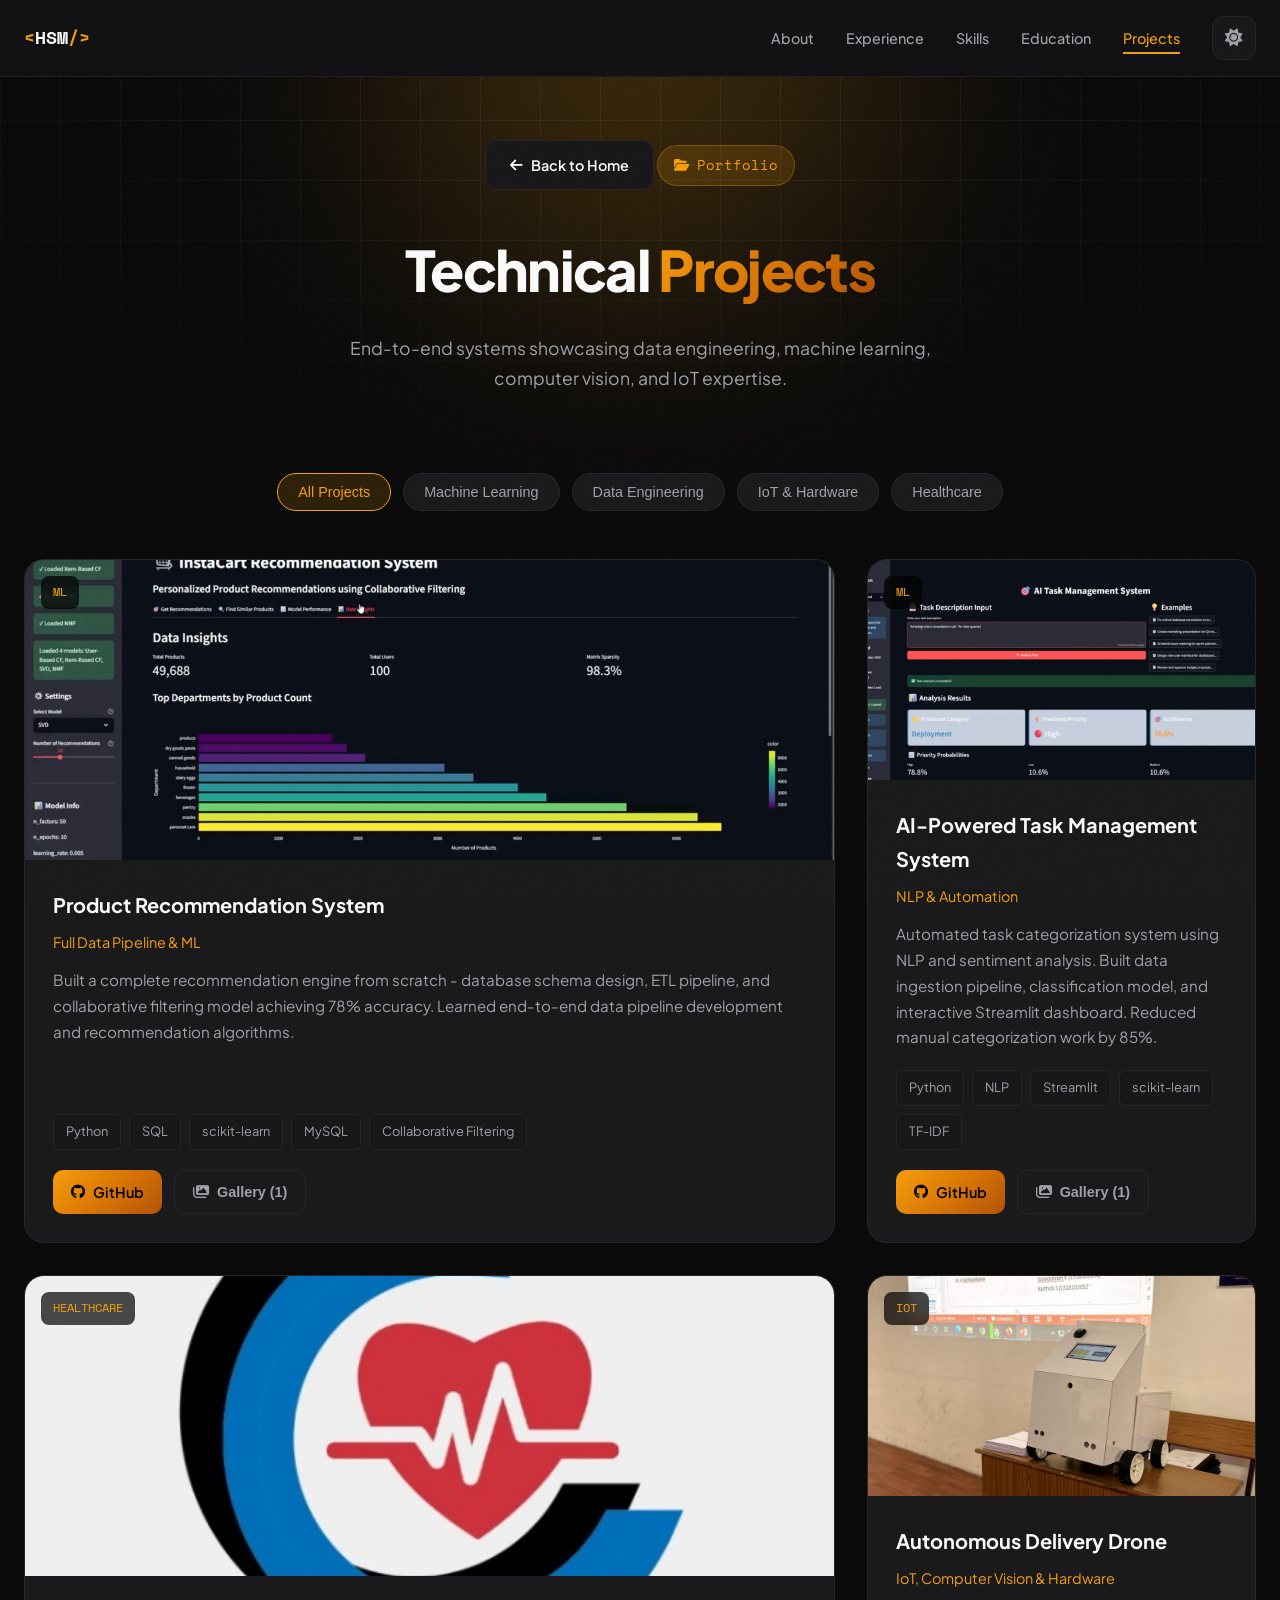
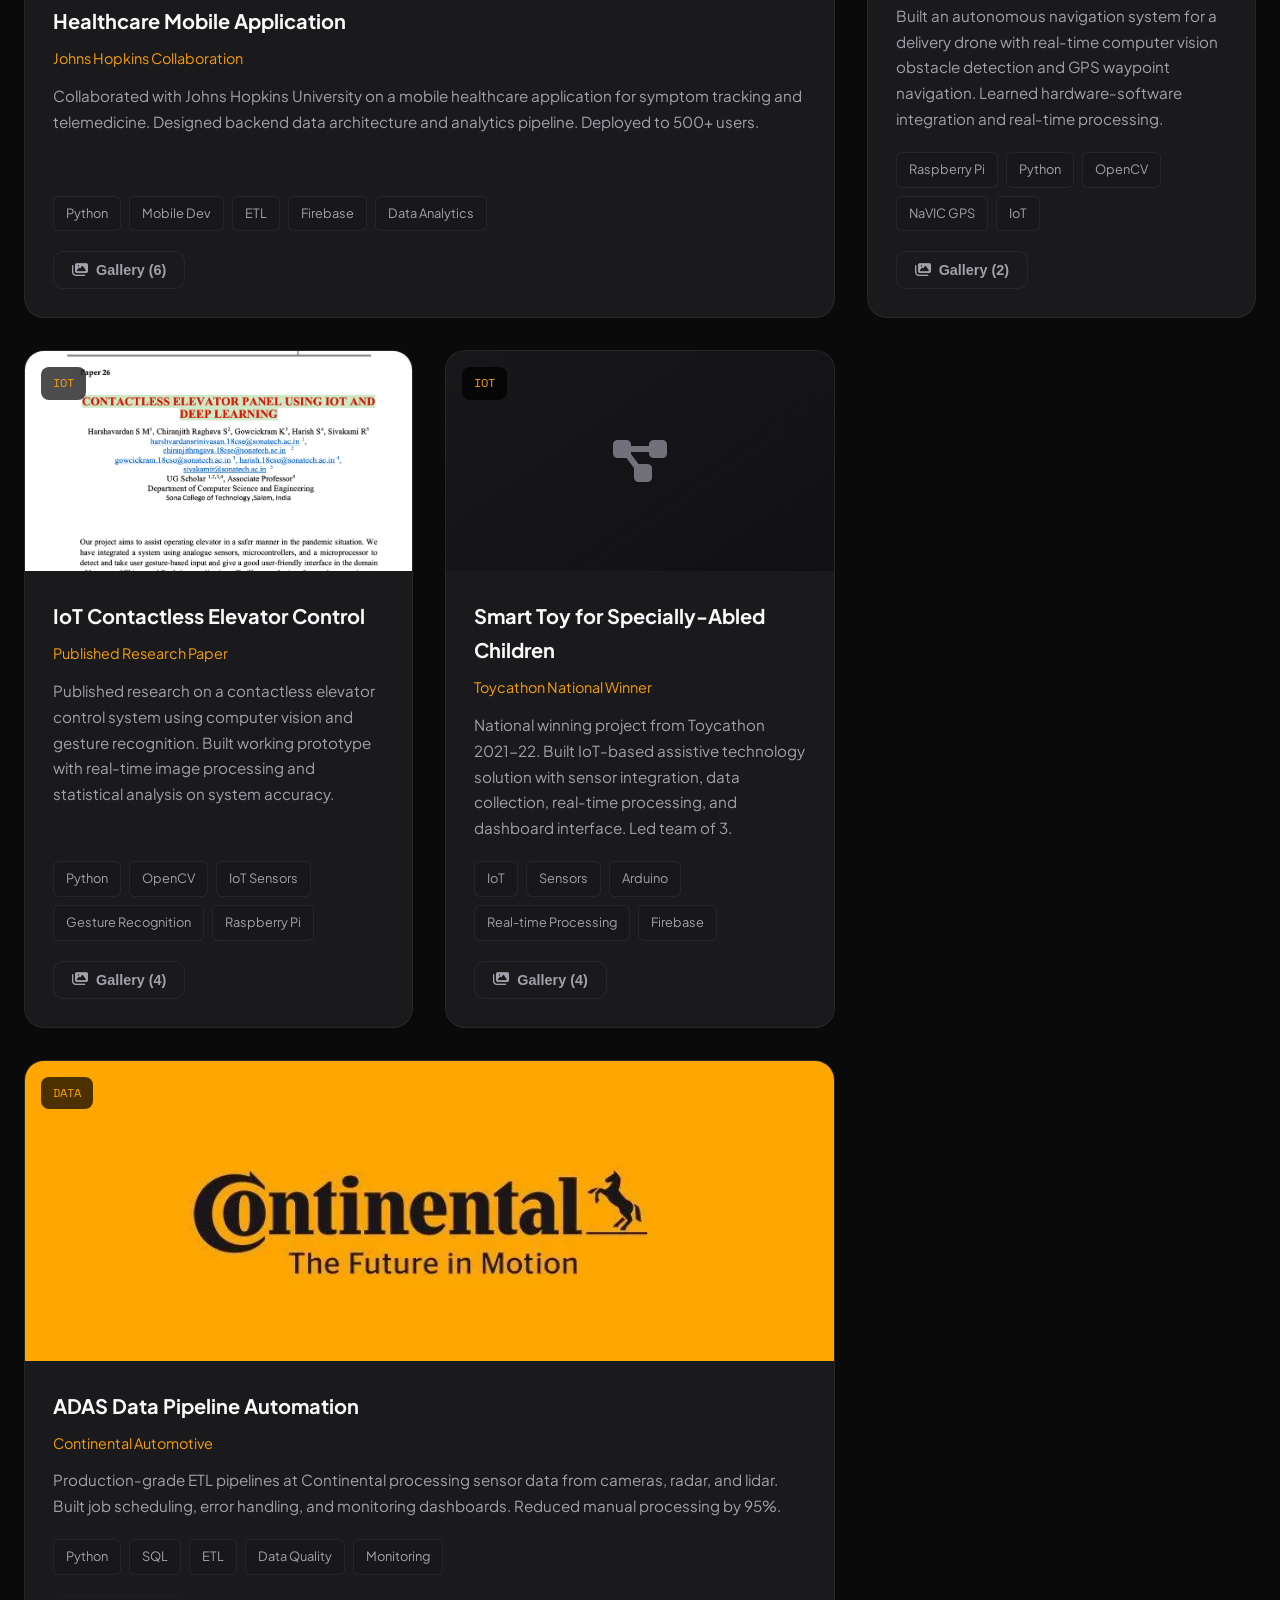
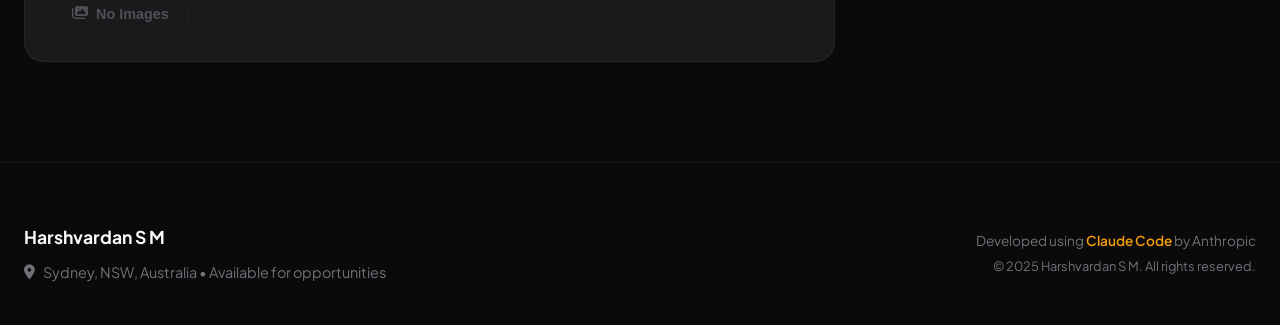
==== commit 0db76b10: "Pictures fix in Projects" ====
--- a/projects.html
+++ b/projects.html
@@ -746,7 +746,7 @@
                 description: 'Automated task categorization system using NLP and sentiment analysis. Built data ingestion pipeline, classification model, and interactive Streamlit dashboard. Reduced manual categorization work by 85%.',
                 githubLink: 'https://github.com/Harsh-D14',
                 articleLink: null,
-                images: ['image1.jpg', 'image2.jpg']
+                images: ['thumbnail.jpg']
             },
             {
                 id: 'project3',
@@ -758,7 +758,7 @@
                 description: 'Collaborated with Johns Hopkins University on a mobile healthcare application for symptom tracking and telemedicine. Designed backend data architecture and analytics pipeline. Deployed to 500+ users.',
                 githubLink: null,
                 articleLink: null,
-                images: ['image1.jpg', 'image2.jpg'],
+                images: ['image1.jpg', 'image2.jpg', 'image3.jpg', 'image4.jpg', 'image5.jpg', 'image6.jpg'],
                 featured: true
             },
             {
@@ -771,7 +771,7 @@
                 description: 'Built an autonomous navigation system for a delivery drone with real-time computer vision obstacle detection and GPS waypoint navigation. Learned hardware-software integration and real-time processing.',
                 githubLink: null,
                 articleLink: null,
-                images: ['image1.jpg', 'image2.jpg']
+                images: ['image1.jpeg', 'image2.jpeg']
             },
             {
                 id: 'project5',
@@ -783,7 +783,7 @@
                 description: 'Published research on a contactless elevator control system using computer vision and gesture recognition. Built working prototype with real-time image processing and statistical analysis on system accuracy.',
                 githubLink: null,
                 articleLink: null,
-                images: ['image1.jpg']
+                images: ['image1.jpg','image2.jpg','image3.jpg','image4.jpg']
             },
             {
                 id: 'project6',
@@ -795,14 +795,14 @@
                 description: 'National winning project from Toycathon 2021-22. Built IoT-based assistive technology solution with sensor integration, data collection, real-time processing, and dashboard interface. Led team of 3.',
                 githubLink: null,
                 articleLink: null,
-                images: ['image1.jpg', 'image2.jpg']
+                images: ['image1.jpg', 'image2.jpg', 'image3.jpg', 'image4.jpg']
             },
             {
                 id: 'project7',
                 title: 'ADAS Data Pipeline Automation',
                 subtitle: 'Continental Automotive',
                 category: 'data',
-                folder: 'ADAS Pipeline',
+                folder: 'Logos',
                 technologies: ['Python', 'SQL', 'ETL', 'Data Quality', 'Monitoring'],
                 description: 'Production-grade ETL pipelines at Continental processing sensor data from cameras, radar, and lidar. Built job scheduling, error handling, and monitoring dashboards. Reduced manual processing by 95%.',
                 githubLink: null,
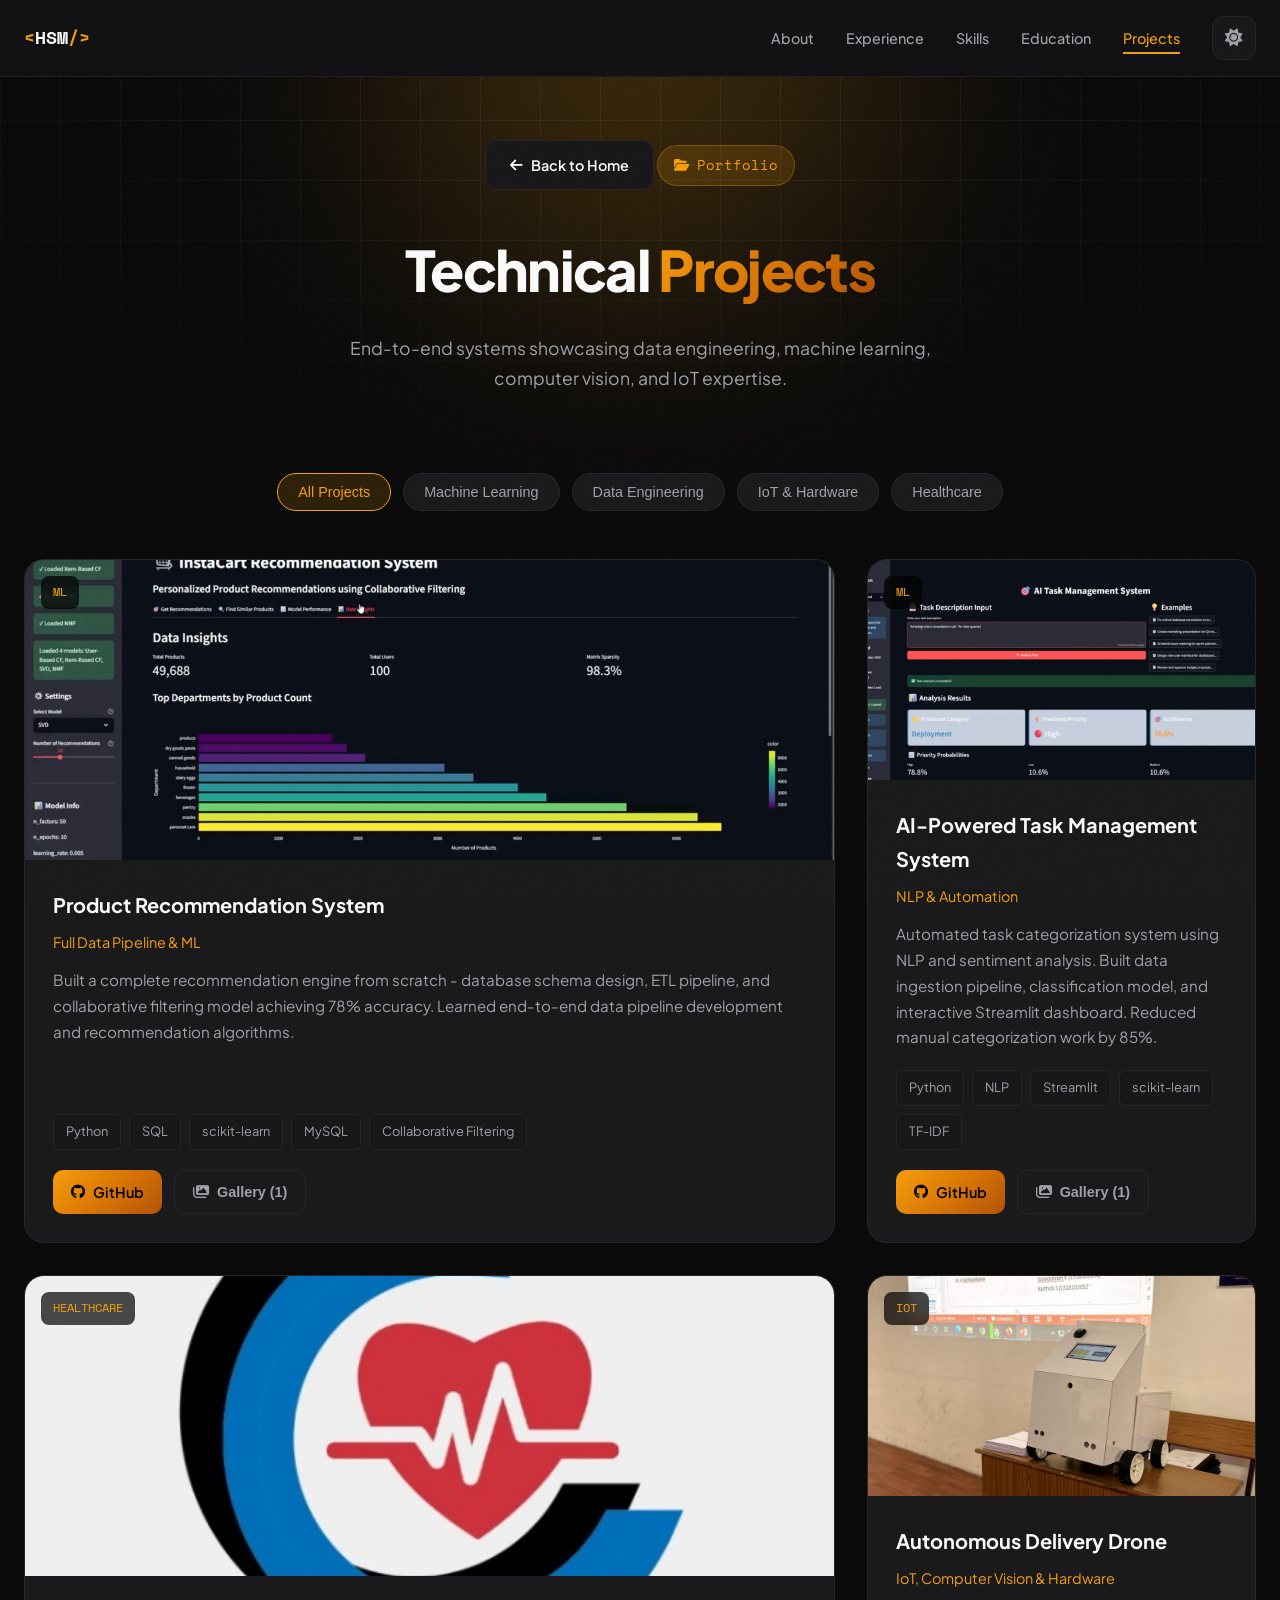
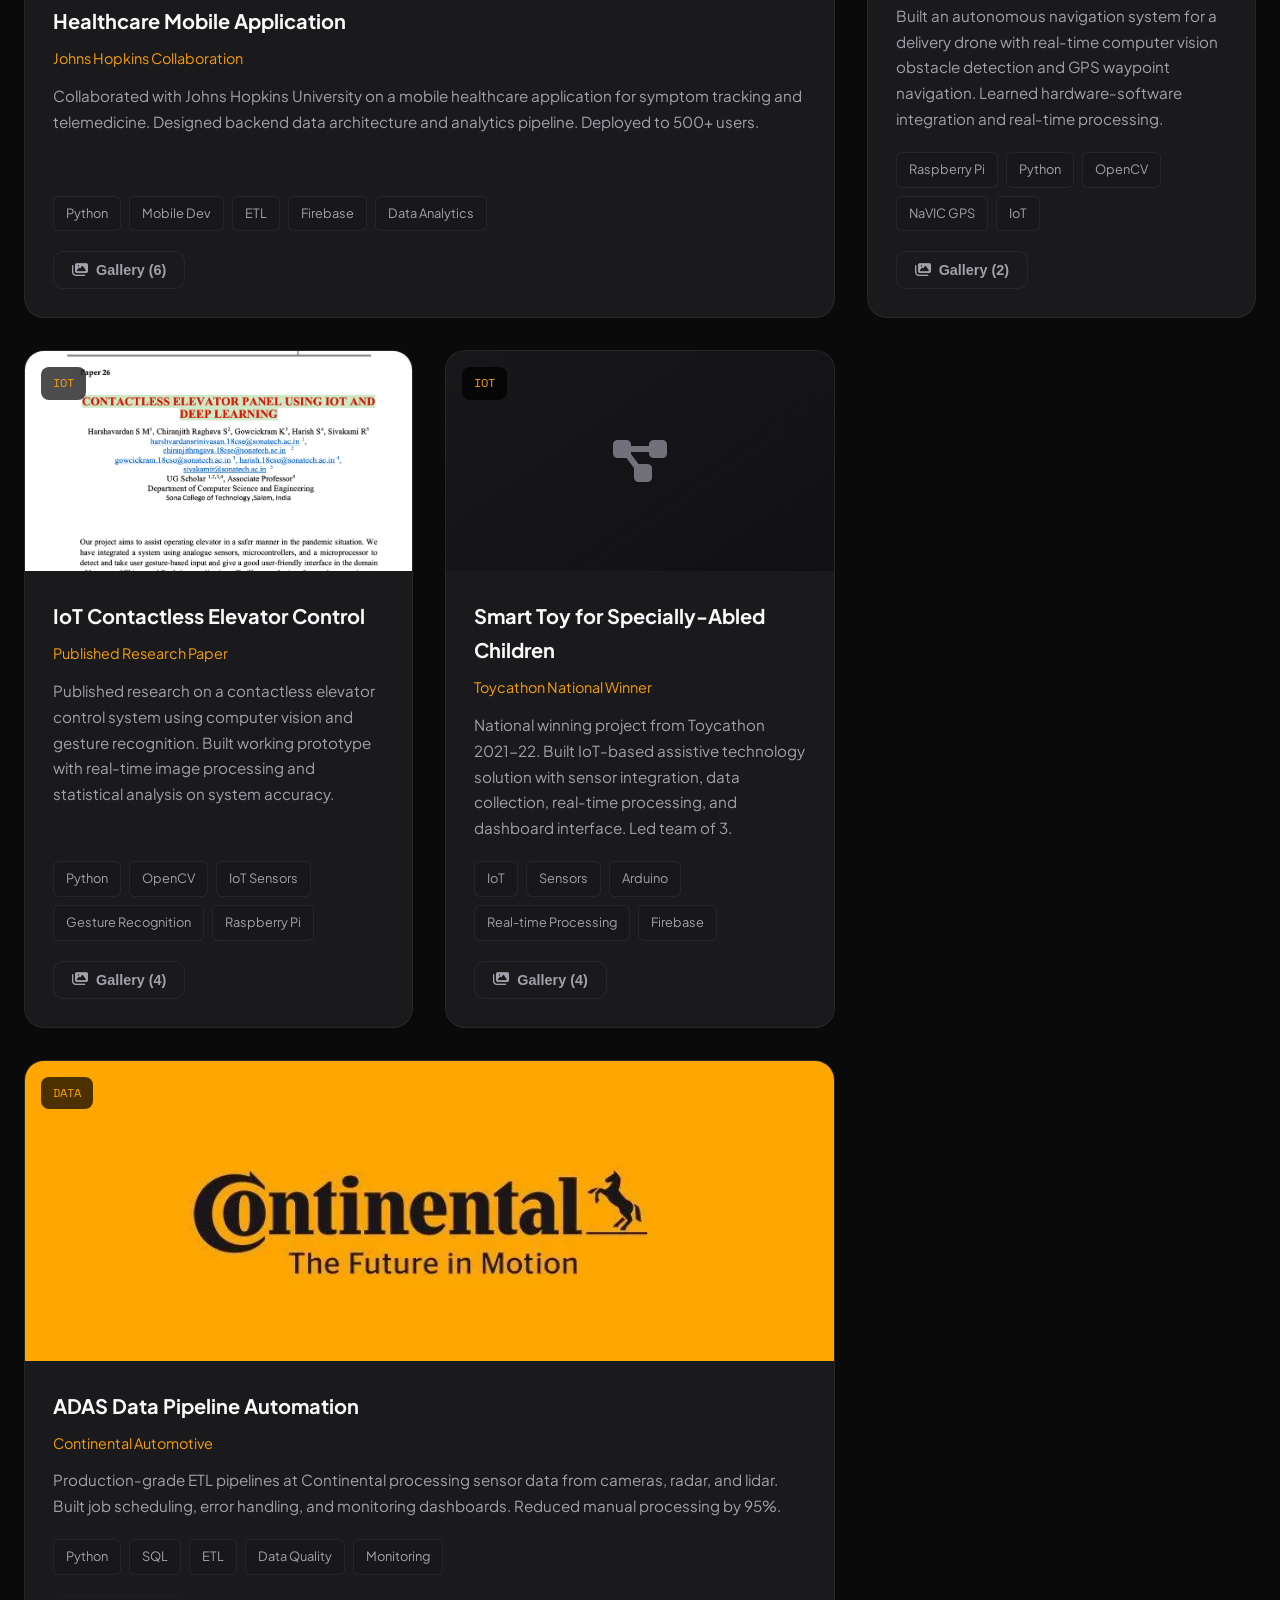
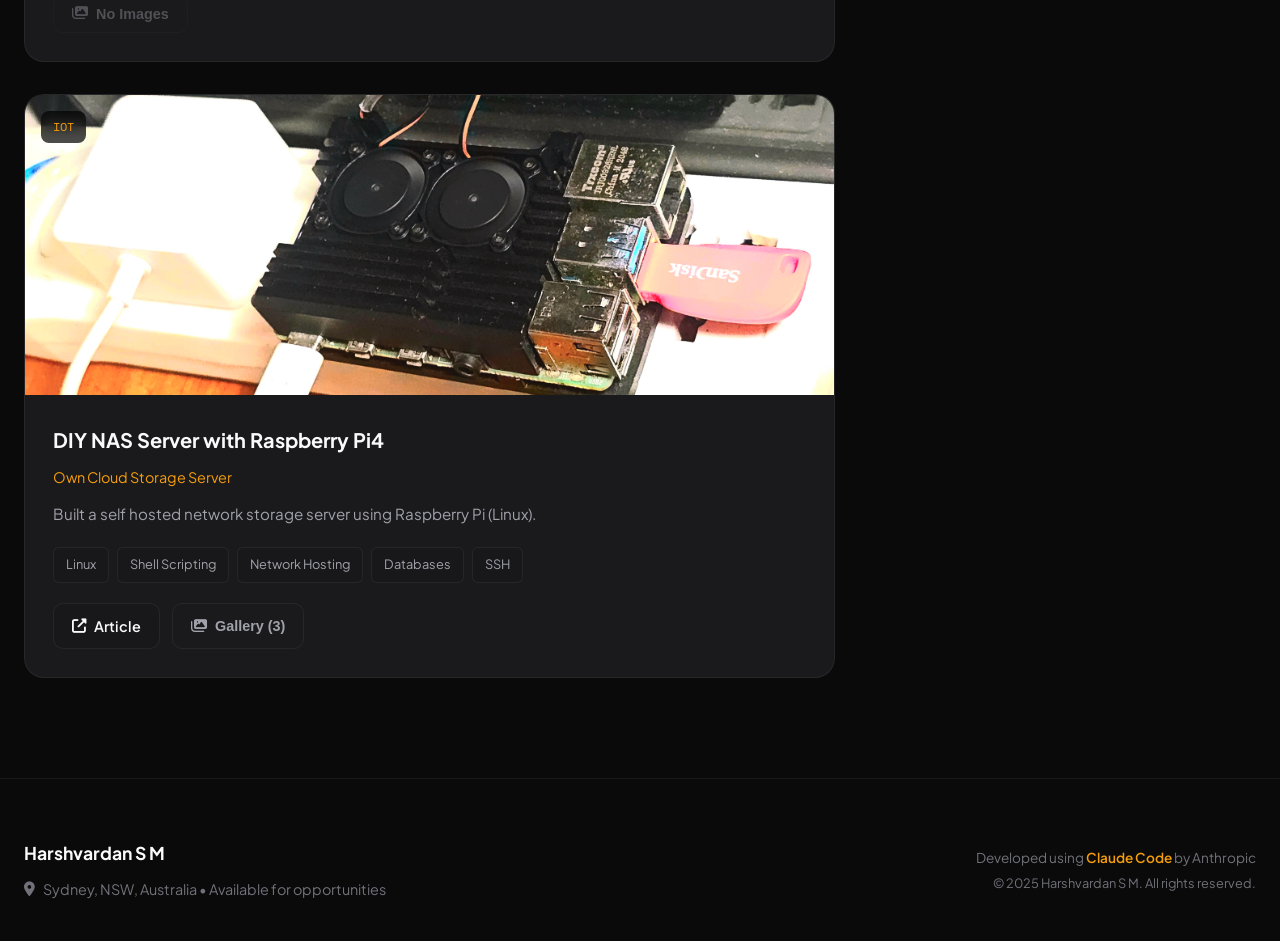
==== commit 9ccd62cf: "Project 8 update" ====
--- a/projects.html
+++ b/projects.html
@@ -733,7 +733,7 @@
                 description: 'Built a complete recommendation engine from scratch - database schema design, ETL pipeline, and collaborative filtering model achieving 78% accuracy. Learned end-to-end data pipeline development and recommendation algorithms.',
                 githubLink: 'https://github.com/Harsh-D14',
                 articleLink: null,
-                images: ['image1.jpg'],
+                images: ['thumbnail.jpg'],
                 featured: true
             },
             {
@@ -809,7 +809,24 @@
                 articleLink: null,
                 images: [],
                 featured: true
-            }
+            },
+            {
+                id: 'project8',
+                title: 'DIY NAS Server with Raspberry Pi4',
+                subtitle: 'Own Cloud Storage Server',
+                category: 'iot',
+                folder: 'RPi_server',
+                technologies: ['Linux', 'Shell Scripting', 'Network Hosting','Databases', 'SSH', 'Server Hosting'],
+                description: 'Built a self hosted network storage server using Raspberry Pi (Linux).',
+                githubLink: null,
+                articleLink:'https://www.linkedin.com/pulse/my-journey-building-diy-nas-server-raspberry-pi-4-privacy-s-m-rqlnf/?trackingId=26QhC%2F%2FSTYSo52r7CvmS0Q%3D%3D',
+                images: [
+                    'image1.jpg',
+                    'image2.jpg',
+                    'image3.jpg',
+                ],
+                featured: true
+            },
         ];
 
         let currentProject = null;
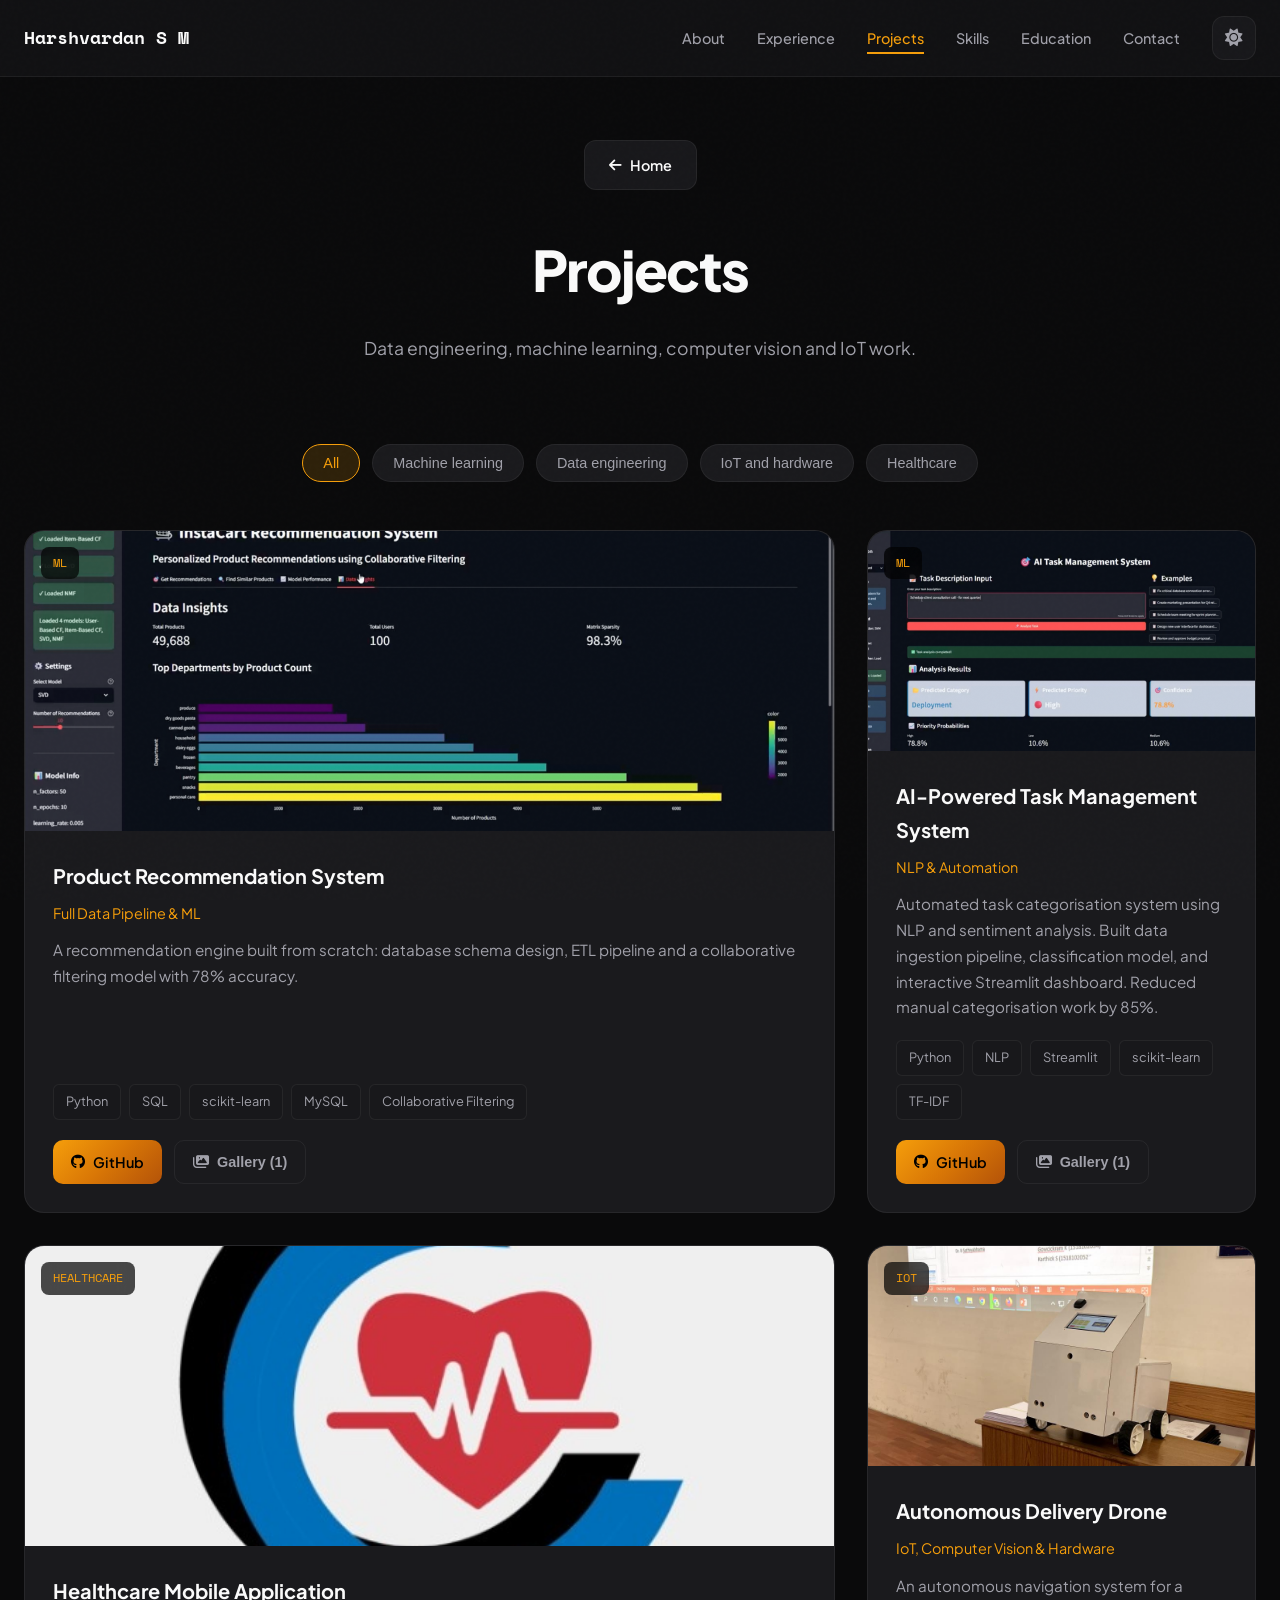
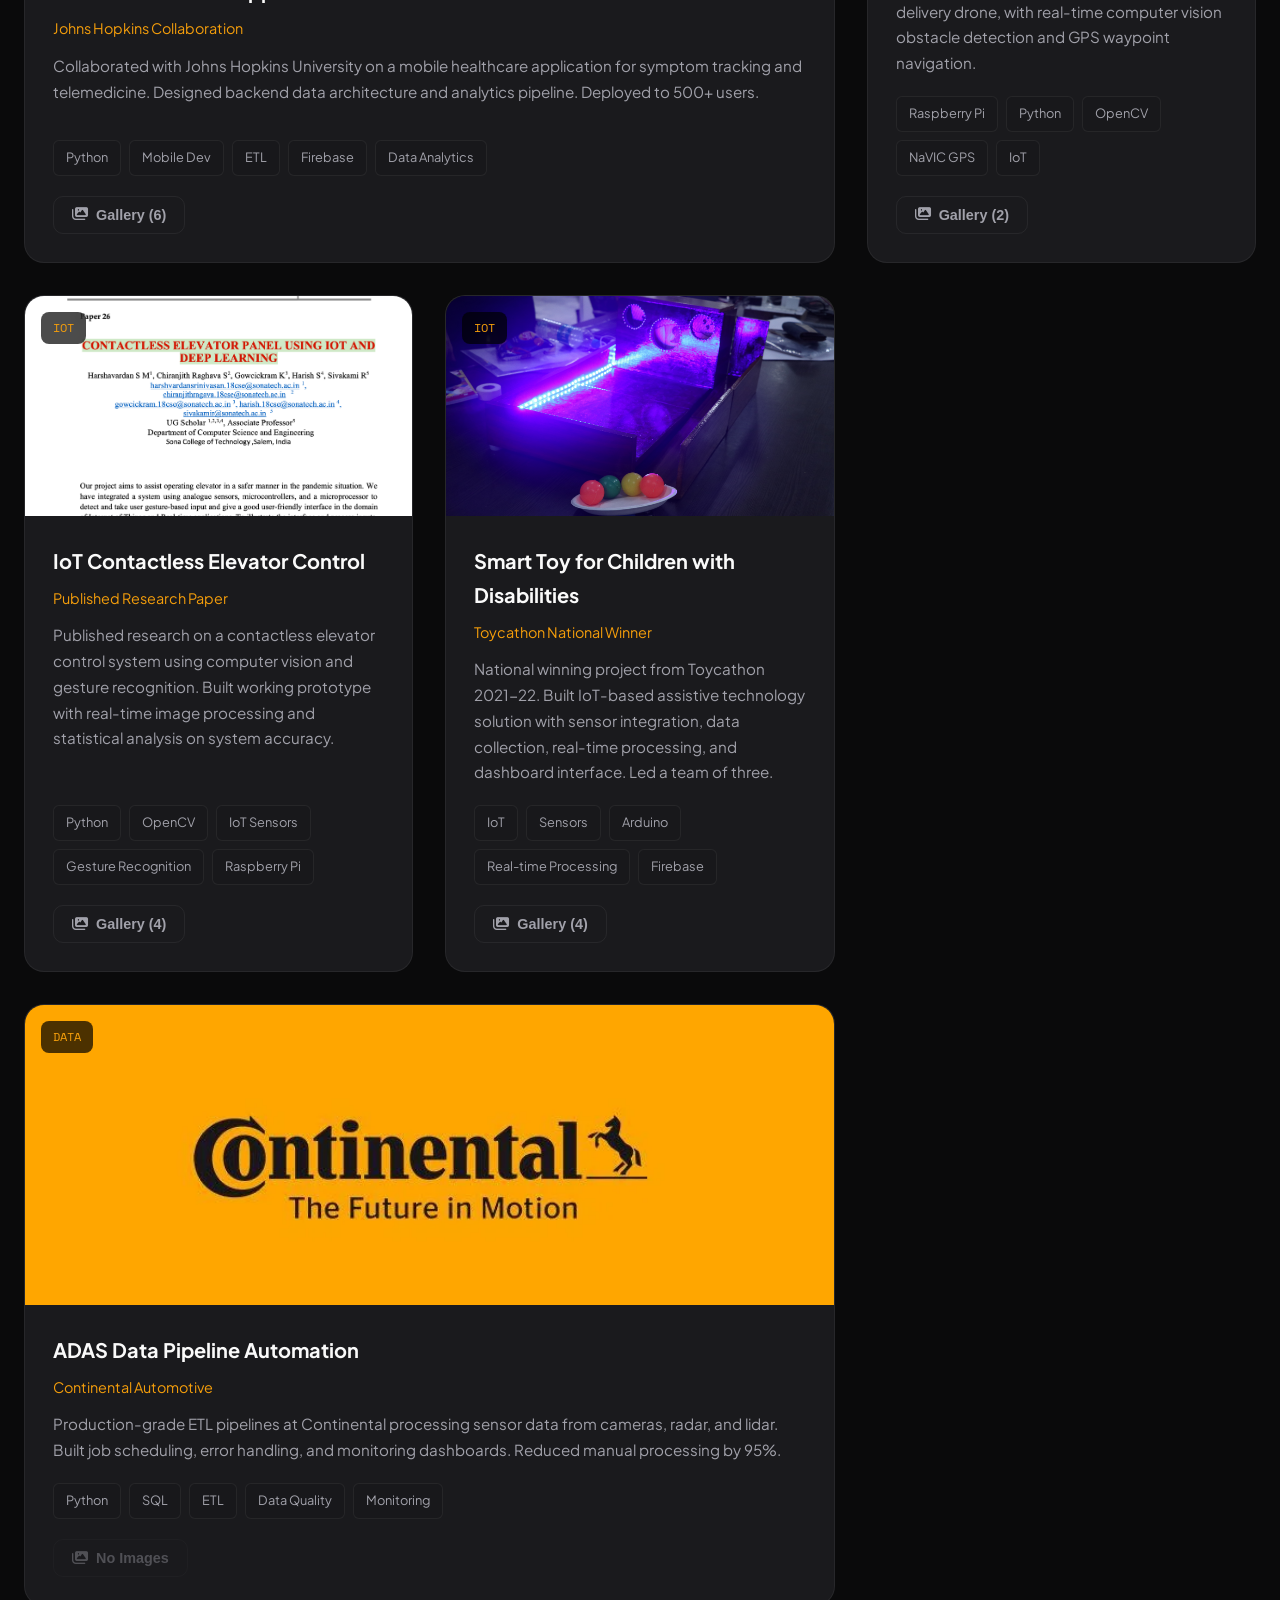
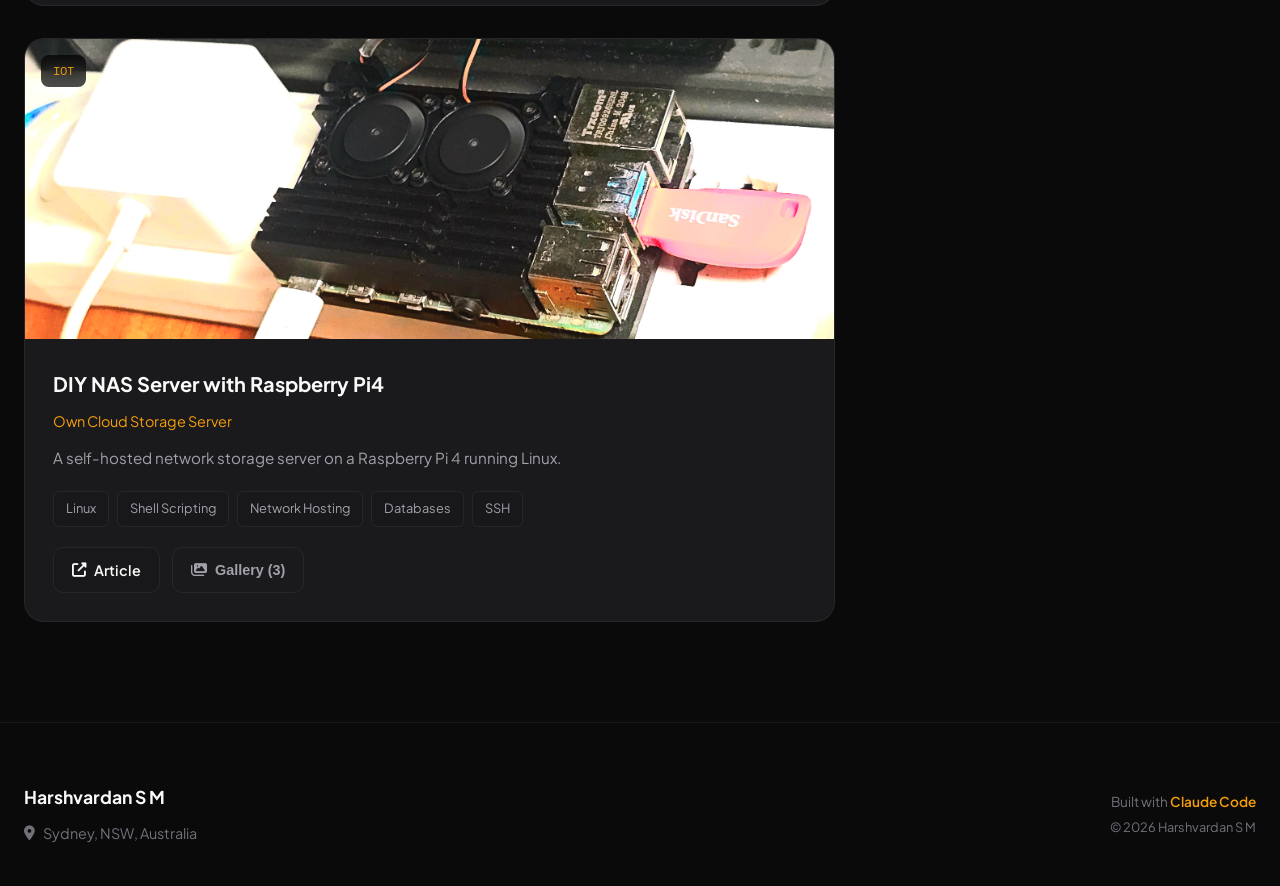
==== commit 9e8b75f3: "Restructure site and organise assets into folders" ====
--- a/projects.html
+++ b/projects.html
@@ -5,7 +5,7 @@
     <meta name="viewport" content="width=device-width, initial-scale=1.0">
     <title>Projects | Harshvardan S M</title>
     <meta name="description" content="Technical projects showcasing data engineering, machine learning, and IoT expertise.">
-    <link rel="icon" href="./Logos/HarshProfile.png" type="image/png" />
+    <link rel="icon" href="assets/images/profile.png" type="image/png" />
     <link rel="stylesheet" href="https://cdnjs.cloudflare.com/ajax/libs/font-awesome/6.4.0/css/all.min.css">
     <link rel="preconnect" href="https://fonts.googleapis.com">
     <link rel="preconnect" href="https://fonts.gstatic.com" crossorigin>
@@ -605,14 +605,15 @@
         <div class="container">
             <div class="nav-content">
                 <a href="index.html" class="nav-logo">
-                    <span class="nav-logo-accent">&lt;</span>HSM<span class="nav-logo-accent">/&gt;</span>
+                    Harshvardan S M
                 </a>
                 <div class="nav-links">
                     <a href="index.html#about" class="nav-link">About</a>
                     <a href="index.html#experience" class="nav-link">Experience</a>
+                    <a href="projects.html" class="nav-link active">Projects</a>
                     <a href="index.html#skills" class="nav-link">Skills</a>
                     <a href="index.html#education" class="nav-link">Education</a>
-                    <a href="projects.html" class="nav-link active">Projects</a>
+                    <a href="index.html#contact" class="nav-link">Contact</a>
                     <button class="theme-toggle" id="themeToggle" aria-label="Toggle theme">
                         <i class="fas fa-sun"></i>
                         <i class="fas fa-moon"></i>
@@ -623,24 +624,17 @@
     </nav>
 
     <header class="page-header">
-        <div class="page-header-bg"></div>
-        <div class="page-header-glow"></div>
         <div class="container">
             <div class="page-header-content">
                 <a href="index.html" class="back-btn">
                     <i class="fas fa-arrow-left"></i>
-                    Back to Home
+                    Home
                 </a>
-                <div class="page-badge">
-                    <i class="fas fa-folder-open"></i>
-                    Portfolio
-                </div>
                 <h1 class="page-title">
-                    Technical <span class="page-title-gradient">Projects</span>
+                    Projects
                 </h1>
                 <p class="page-subtitle">
-                    End-to-end systems showcasing data engineering, machine learning, 
-                    computer vision, and IoT expertise.
+                    Data engineering, machine learning, computer vision and IoT work.
                 </p>
             </div>
         </div>
@@ -649,10 +643,10 @@
     <section class="projects-section">
         <div class="container">
             <div class="filter-tabs reveal">
-                <button class="filter-tab active" data-filter="all">All Projects</button>
-                <button class="filter-tab" data-filter="ml">Machine Learning</button>
-                <button class="filter-tab" data-filter="data">Data Engineering</button>
-                <button class="filter-tab" data-filter="iot">IoT & Hardware</button>
+                <button class="filter-tab active" data-filter="all">All</button>
+                <button class="filter-tab" data-filter="ml">Machine learning</button>
+                <button class="filter-tab" data-filter="data">Data engineering</button>
+                <button class="filter-tab" data-filter="iot">IoT and hardware</button>
                 <button class="filter-tab" data-filter="healthcare">Healthcare</button>
             </div>
 
@@ -686,14 +680,14 @@
                     <div class="footer-name">Harshvardan S M</div>
                     <div class="footer-location">
                         <i class="fas fa-map-marker-alt"></i>
-                        Sydney, NSW, Australia • Available for opportunities
+                        Sydney, NSW, Australia
                     </div>
                 </div>
                 <div class="footer-right">
                     <p class="footer-credit">
-                        Developed using <a href="https://claude.ai" target="_blank">Claude Code</a> by Anthropic
+                        Built with <a href="https://claude.ai" target="_blank" rel="noopener">Claude Code</a>
                     </p>
-                    <p class="footer-copyright">© 2025 Harshvardan S M. All rights reserved.</p>
+                    <p class="footer-copyright">© 2026 Harshvardan S M</p>
                 </div>
             </div>
         </div>
@@ -728,9 +722,9 @@
                 title: 'Product Recommendation System',
                 subtitle: 'Full Data Pipeline & ML',
                 category: 'ml',
-                folder: 'Product Recommendation System',
+                folder: 'projects/product-recommendation',
                 technologies: ['Python', 'SQL', 'scikit-learn', 'MySQL', 'Collaborative Filtering'],
-                description: 'Built a complete recommendation engine from scratch - database schema design, ETL pipeline, and collaborative filtering model achieving 78% accuracy. Learned end-to-end data pipeline development and recommendation algorithms.',
+                description: 'A recommendation engine built from scratch: database schema design, ETL pipeline and a collaborative filtering model with 78% accuracy.',
                 githubLink: 'https://github.com/Harsh-D14',
                 articleLink: null,
                 images: ['thumbnail.jpg'],
@@ -741,9 +735,9 @@
                 title: 'AI-Powered Task Management System',
                 subtitle: 'NLP & Automation',
                 category: 'ml',
-                folder: 'Task Management System',
+                folder: 'projects/task-management',
                 technologies: ['Python', 'NLP', 'Streamlit', 'scikit-learn', 'TF-IDF'],
-                description: 'Automated task categorization system using NLP and sentiment analysis. Built data ingestion pipeline, classification model, and interactive Streamlit dashboard. Reduced manual categorization work by 85%.',
+                description: 'Automated task categorisation system using NLP and sentiment analysis. Built data ingestion pipeline, classification model, and interactive Streamlit dashboard. Reduced manual categorisation work by 85%.',
                 githubLink: 'https://github.com/Harsh-D14',
                 articleLink: null,
                 images: ['thumbnail.jpg']
@@ -753,7 +747,7 @@
                 title: 'Healthcare Mobile Application',
                 subtitle: 'Johns Hopkins Collaboration',
                 category: 'healthcare',
-                folder: 'CoviCare Vee+Svasta',
+                folder: 'projects/healthcare-app',
                 technologies: ['Python', 'Mobile Dev', 'ETL', 'Firebase', 'Data Analytics'],
                 description: 'Collaborated with Johns Hopkins University on a mobile healthcare application for symptom tracking and telemedicine. Designed backend data architecture and analytics pipeline. Deployed to 500+ users.',
                 githubLink: null,
@@ -766,19 +760,19 @@
                 title: 'Autonomous Delivery Drone',
                 subtitle: 'IoT, Computer Vision & Hardware',
                 category: 'iot',
-                folder: 'Sidewalk Delivery Drone',
+                folder: 'projects/delivery-drone',
                 technologies: ['Raspberry Pi', 'Python', 'OpenCV', 'NaVIC GPS', 'IoT'],
-                description: 'Built an autonomous navigation system for a delivery drone with real-time computer vision obstacle detection and GPS waypoint navigation. Learned hardware-software integration and real-time processing.',
+                description: 'An autonomous navigation system for a delivery drone, with real-time computer vision obstacle detection and GPS waypoint navigation.',
                 githubLink: null,
                 articleLink: null,
-                images: ['image1.jpeg', 'image2.jpeg']
+                images: ['image1.jpg', 'image2.jpg']
             },
             {
                 id: 'project5',
                 title: 'IoT Contactless Elevator Control',
                 subtitle: 'Published Research Paper',
                 category: 'iot',
-                folder: 'Contactless Elevator',
+                folder: 'projects/contactless-elevator',
                 technologies: ['Python', 'OpenCV', 'IoT Sensors', 'Gesture Recognition', 'Raspberry Pi'],
                 description: 'Published research on a contactless elevator control system using computer vision and gesture recognition. Built working prototype with real-time image processing and statistical analysis on system accuracy.',
                 githubLink: null,
@@ -787,12 +781,12 @@
             },
             {
                 id: 'project6',
-                title: 'Smart Toy for Specially-Abled Children',
+                title: 'Smart Toy for Children with Disabilities',
                 subtitle: 'Toycathon National Winner',
                 category: 'iot',
-                folder: 'Toycathon',
+                folder: 'projects/toycathon-smart-toy',
                 technologies: ['IoT', 'Sensors', 'Arduino', 'Real-time Processing', 'Firebase'],
-                description: 'National winning project from Toycathon 2021-22. Built IoT-based assistive technology solution with sensor integration, data collection, real-time processing, and dashboard interface. Led team of 3.',
+                description: 'National winning project from Toycathon 2021-22. Built IoT-based assistive technology solution with sensor integration, data collection, real-time processing, and dashboard interface. Led a team of three.',
                 githubLink: null,
                 articleLink: null,
                 images: ['image1.jpg', 'image2.jpg', 'image3.jpg', 'image4.jpg']
@@ -802,7 +796,7 @@
                 title: 'ADAS Data Pipeline Automation',
                 subtitle: 'Continental Automotive',
                 category: 'data',
-                folder: 'Logos',
+                folder: 'projects/continental-adas',
                 technologies: ['Python', 'SQL', 'ETL', 'Data Quality', 'Monitoring'],
                 description: 'Production-grade ETL pipelines at Continental processing sensor data from cameras, radar, and lidar. Built job scheduling, error handling, and monitoring dashboards. Reduced manual processing by 95%.',
                 githubLink: null,
@@ -815,9 +809,9 @@
                 title: 'DIY NAS Server with Raspberry Pi4',
                 subtitle: 'Own Cloud Storage Server',
                 category: 'iot',
-                folder: 'RPi_server',
+                folder: 'projects/rpi-nas-server',
                 technologies: ['Linux', 'Shell Scripting', 'Network Hosting','Databases', 'SSH', 'Server Hosting'],
-                description: 'Built a self hosted network storage server using Raspberry Pi (Linux).',
+                description: 'A self-hosted network storage server on a Raspberry Pi 4 running Linux.',
                 githubLink: null,
                 articleLink:'https://www.linkedin.com/pulse/my-journey-building-diy-nas-server-raspberry-pi-4-privacy-s-m-rqlnf/?trackingId=26QhC%2F%2FSTYSo52r7CvmS0Q%3D%3D',
                 images: [
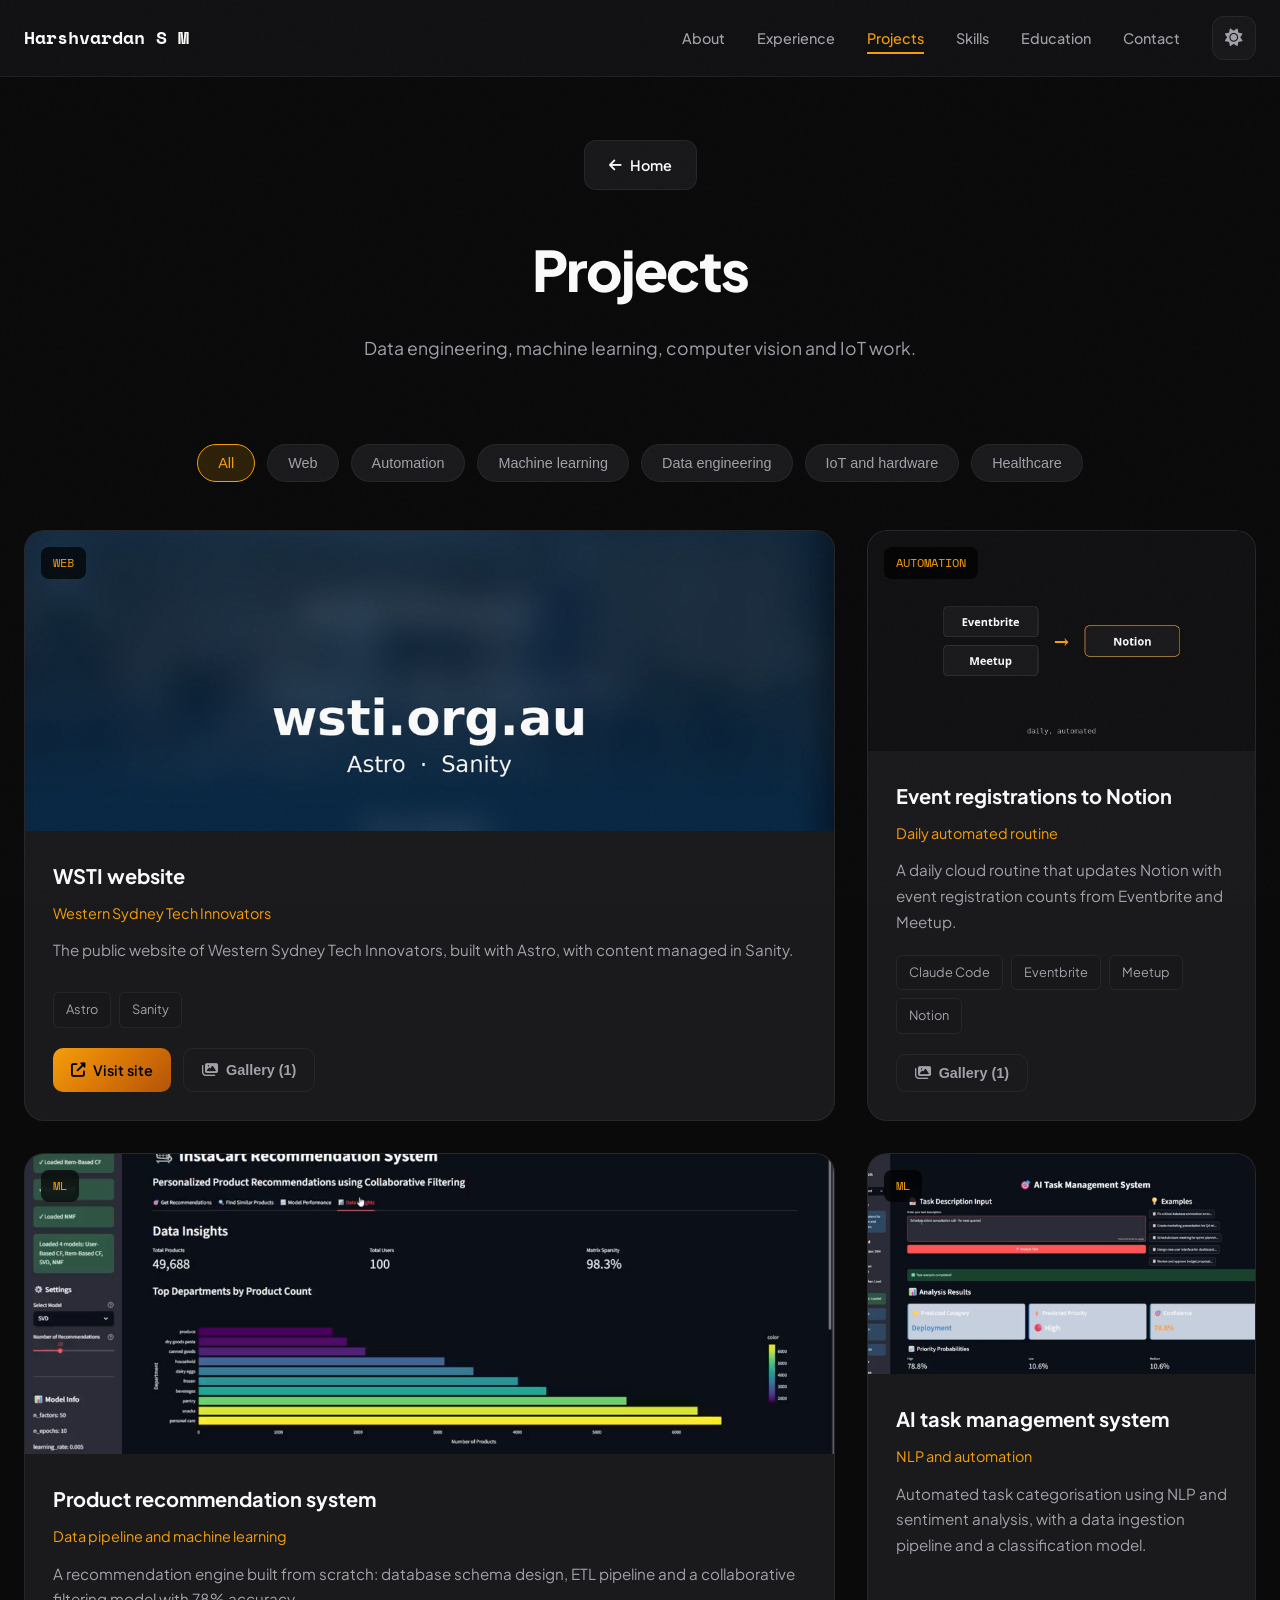
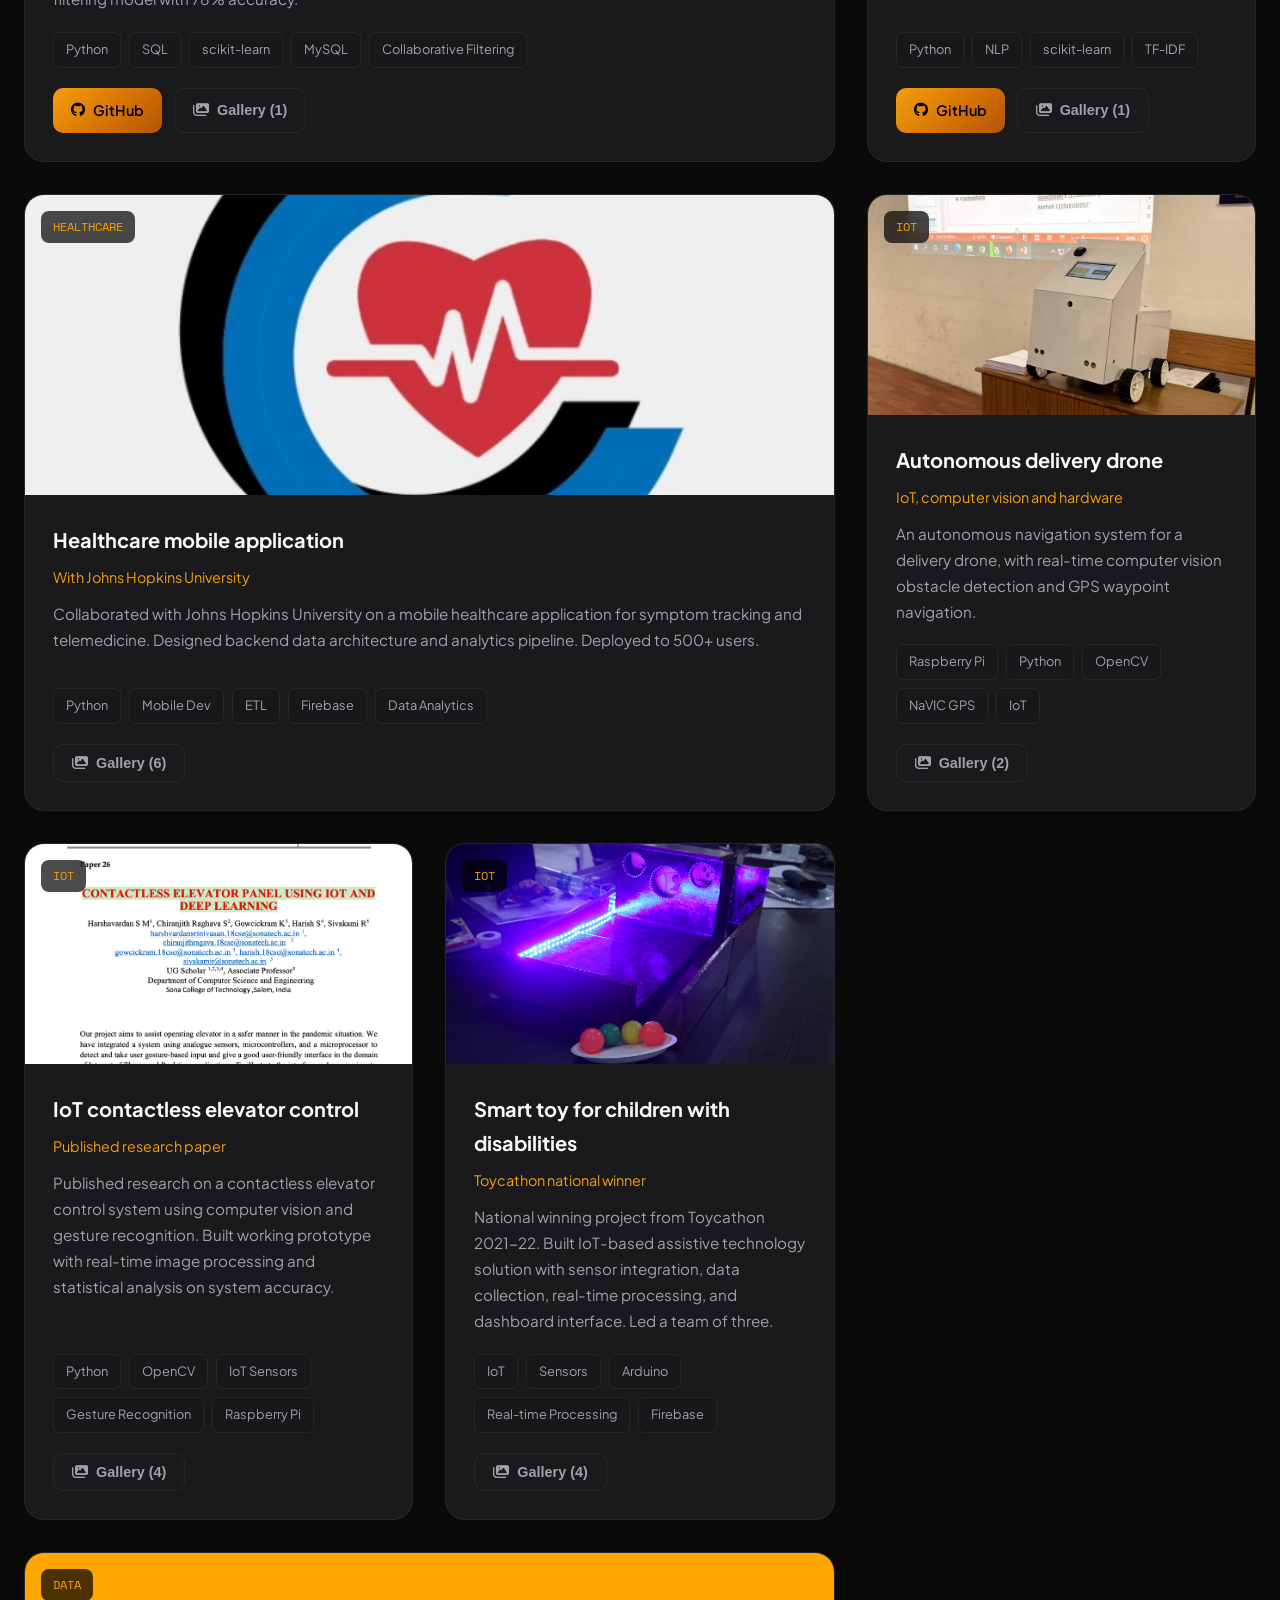
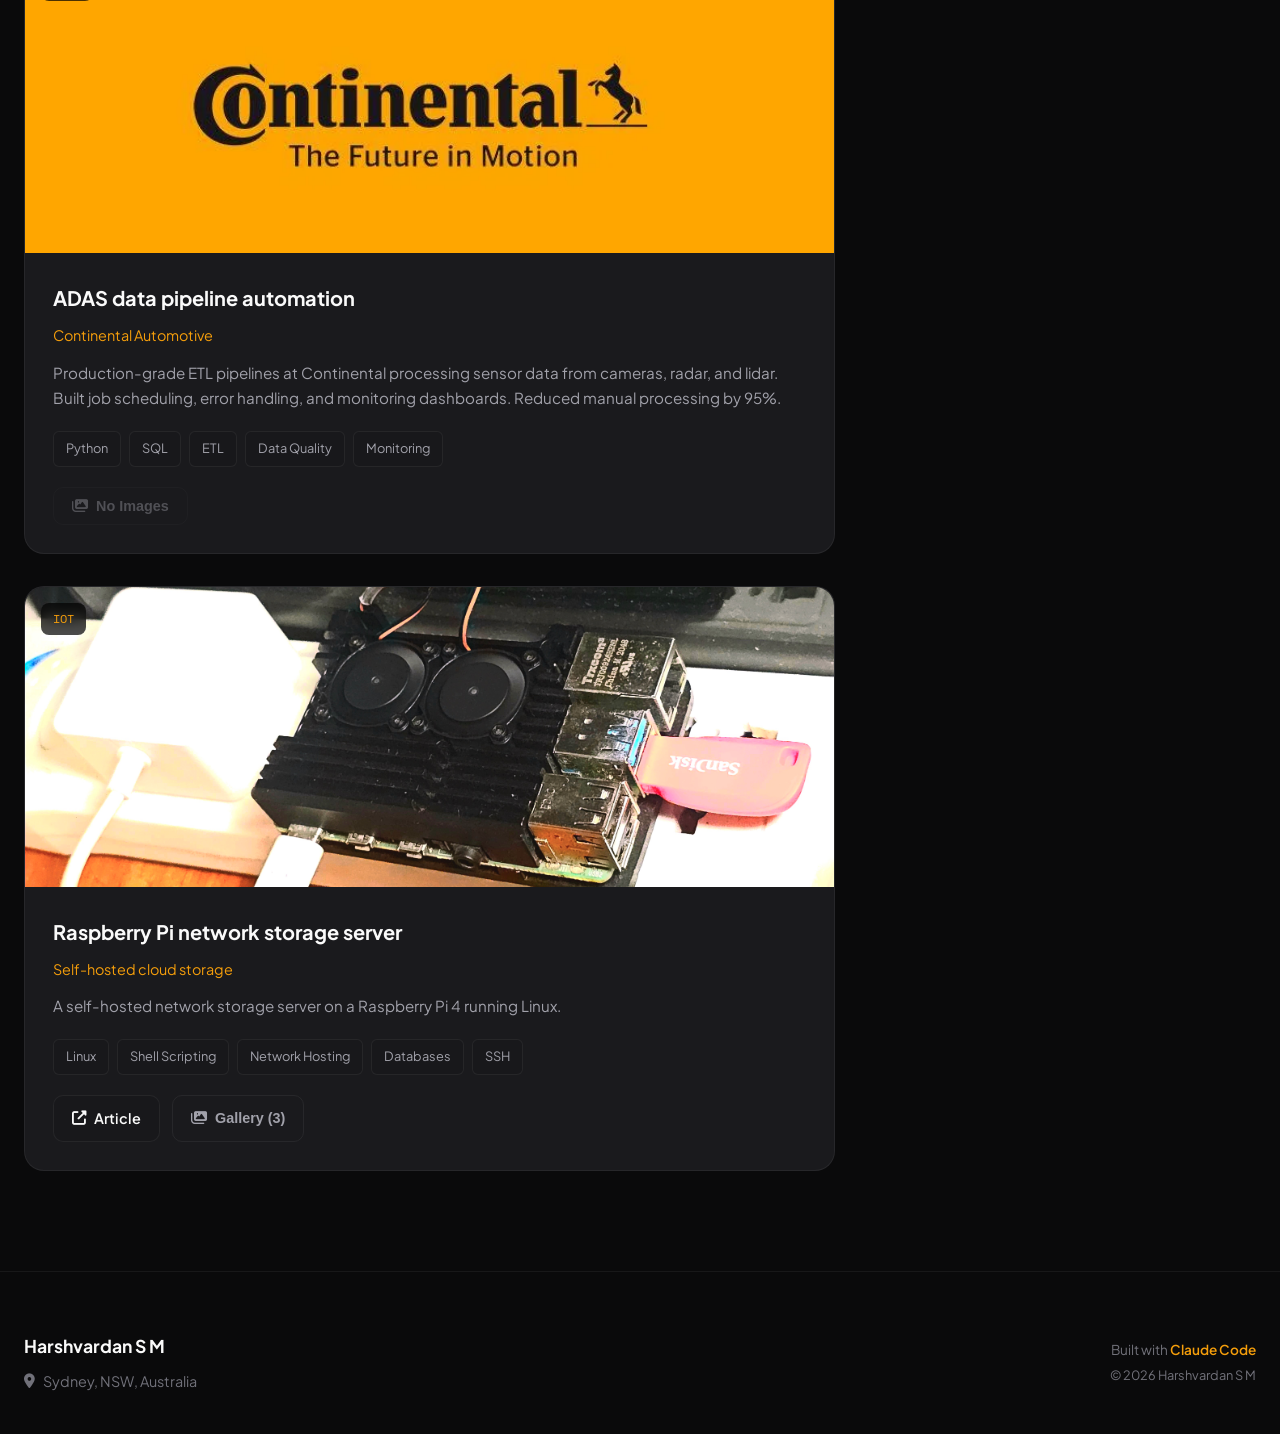
==== commit 6837ba58: "Restructure site, audit claims, add WSTI projects" ====
--- a/projects.html
+++ b/projects.html
@@ -4,7 +4,7 @@
     <meta charset="UTF-8">
     <meta name="viewport" content="width=device-width, initial-scale=1.0">
     <title>Projects | Harshvardan S M</title>
-    <meta name="description" content="Technical projects showcasing data engineering, machine learning, and IoT expertise.">
+    <meta name="description" content="Projects by Harshvardan S M in web, automation, data engineering, machine learning and IoT.">
     <link rel="icon" href="assets/images/profile.png" type="image/png" />
     <link rel="stylesheet" href="https://cdnjs.cloudflare.com/ajax/libs/font-awesome/6.4.0/css/all.min.css">
     <link rel="preconnect" href="https://fonts.googleapis.com">
@@ -644,6 +644,8 @@
         <div class="container">
             <div class="filter-tabs reveal">
                 <button class="filter-tab active" data-filter="all">All</button>
+                <button class="filter-tab" data-filter="web">Web</button>
+                <button class="filter-tab" data-filter="automation">Automation</button>
                 <button class="filter-tab" data-filter="ml">Machine learning</button>
                 <button class="filter-tab" data-filter="data">Data engineering</button>
                 <button class="filter-tab" data-filter="iot">IoT and hardware</button>
@@ -718,9 +720,35 @@
 
         const projects = [
             {
+                id: 'project9',
+                title: 'WSTI website',
+                subtitle: 'Western Sydney Tech Innovators',
+                category: 'web',
+                folder: 'projects/wsti-website',
+                technologies: ['Astro', 'Sanity'],
+                description: 'The public website of Western Sydney Tech Innovators, built with Astro, with content managed in Sanity.',
+                githubLink: null,
+                articleLink: null,
+                liveLink: 'https://wsti.org.au',
+                images: ['thumbnail.jpg'],
+                featured: true
+            },
+            {
+                id: 'project10',
+                title: 'Event registrations to Notion',
+                subtitle: 'Daily automated routine',
+                category: 'automation',
+                folder: 'projects/event-sync-routine',
+                technologies: ['Claude Code', 'Eventbrite', 'Meetup', 'Notion'],
+                description: 'A daily cloud routine that updates Notion with event registration counts from Eventbrite and Meetup.',
+                githubLink: null,
+                articleLink: null,
+                images: ['thumbnail.jpg']
+            },
+            {
                 id: 'project1',
-                title: 'Product Recommendation System',
-                subtitle: 'Full Data Pipeline & ML',
+                title: 'Product recommendation system',
+                subtitle: 'Data pipeline and machine learning',
                 category: 'ml',
                 folder: 'projects/product-recommendation',
                 technologies: ['Python', 'SQL', 'scikit-learn', 'MySQL', 'Collaborative Filtering'],
@@ -732,20 +760,20 @@
             },
             {
                 id: 'project2',
-                title: 'AI-Powered Task Management System',
-                subtitle: 'NLP & Automation',
+                title: 'AI task management system',
+                subtitle: 'NLP and automation',
                 category: 'ml',
                 folder: 'projects/task-management',
-                technologies: ['Python', 'NLP', 'Streamlit', 'scikit-learn', 'TF-IDF'],
-                description: 'Automated task categorisation system using NLP and sentiment analysis. Built data ingestion pipeline, classification model, and interactive Streamlit dashboard. Reduced manual categorisation work by 85%.',
+                technologies: ['Python', 'NLP', 'scikit-learn', 'TF-IDF'],
+                description: 'Automated task categorisation using NLP and sentiment analysis, with a data ingestion pipeline and a classification model.',
                 githubLink: 'https://github.com/Harsh-D14',
                 articleLink: null,
                 images: ['thumbnail.jpg']
             },
             {
                 id: 'project3',
-                title: 'Healthcare Mobile Application',
-                subtitle: 'Johns Hopkins Collaboration',
+                title: 'Healthcare mobile application',
+                subtitle: 'With Johns Hopkins University',
                 category: 'healthcare',
                 folder: 'projects/healthcare-app',
                 technologies: ['Python', 'Mobile Dev', 'ETL', 'Firebase', 'Data Analytics'],
@@ -757,8 +785,8 @@
             },
             {
                 id: 'project4',
-                title: 'Autonomous Delivery Drone',
-                subtitle: 'IoT, Computer Vision & Hardware',
+                title: 'Autonomous delivery drone',
+                subtitle: 'IoT, computer vision and hardware',
                 category: 'iot',
                 folder: 'projects/delivery-drone',
                 technologies: ['Raspberry Pi', 'Python', 'OpenCV', 'NaVIC GPS', 'IoT'],
@@ -769,8 +797,8 @@
             },
             {
                 id: 'project5',
-                title: 'IoT Contactless Elevator Control',
-                subtitle: 'Published Research Paper',
+                title: 'IoT contactless elevator control',
+                subtitle: 'Published research paper',
                 category: 'iot',
                 folder: 'projects/contactless-elevator',
                 technologies: ['Python', 'OpenCV', 'IoT Sensors', 'Gesture Recognition', 'Raspberry Pi'],
@@ -781,8 +809,8 @@
             },
             {
                 id: 'project6',
-                title: 'Smart Toy for Children with Disabilities',
-                subtitle: 'Toycathon National Winner',
+                title: 'Smart toy for children with disabilities',
+                subtitle: 'Toycathon national winner',
                 category: 'iot',
                 folder: 'projects/toycathon-smart-toy',
                 technologies: ['IoT', 'Sensors', 'Arduino', 'Real-time Processing', 'Firebase'],
@@ -793,7 +821,7 @@
             },
             {
                 id: 'project7',
-                title: 'ADAS Data Pipeline Automation',
+                title: 'ADAS data pipeline automation',
                 subtitle: 'Continental Automotive',
                 category: 'data',
                 folder: 'projects/continental-adas',
@@ -806,8 +834,8 @@
             },
             {
                 id: 'project8',
-                title: 'DIY NAS Server with Raspberry Pi4',
-                subtitle: 'Own Cloud Storage Server',
+                title: 'Raspberry Pi network storage server',
+                subtitle: 'Self-hosted cloud storage',
                 category: 'iot',
                 folder: 'projects/rpi-nas-server',
                 technologies: ['Linux', 'Shell Scripting', 'Network Hosting','Databases', 'SSH', 'Server Hosting'],
@@ -860,7 +888,7 @@
             
             const hasImages = project.images && project.images.length > 0;
             const hasGithub = project.githubLink && project.githubLink !== null;
-            const hasArticle = project.articleLink !== null;
+            const hasArticle = project.articleLink != null;
             const thumbnailPath = `${project.folder}/thumbnail.jpg`;
             
             let linksHTML = '<div class="project-links">';
@@ -869,6 +897,10 @@
                 linksHTML += `<a href="${project.githubLink}" target="_blank" class="project-link project-link-primary" onclick="event.stopPropagation()"><i class="fab fa-github"></i>GitHub</a>`;
             }
             
+            if (project.liveLink) {
+                linksHTML += `<a href="${project.liveLink}" target="_blank" rel="noopener" class="project-link project-link-primary" onclick="event.stopPropagation()"><i class="fas fa-external-link-alt"></i>Visit site</a>`;
+            }
+
             if (hasArticle) {
                 linksHTML += `<a href="${project.articleLink}" target="_blank" class="project-link project-link-secondary" onclick="event.stopPropagation()"><i class="fas fa-external-link-alt"></i>Article</a>`;
             }
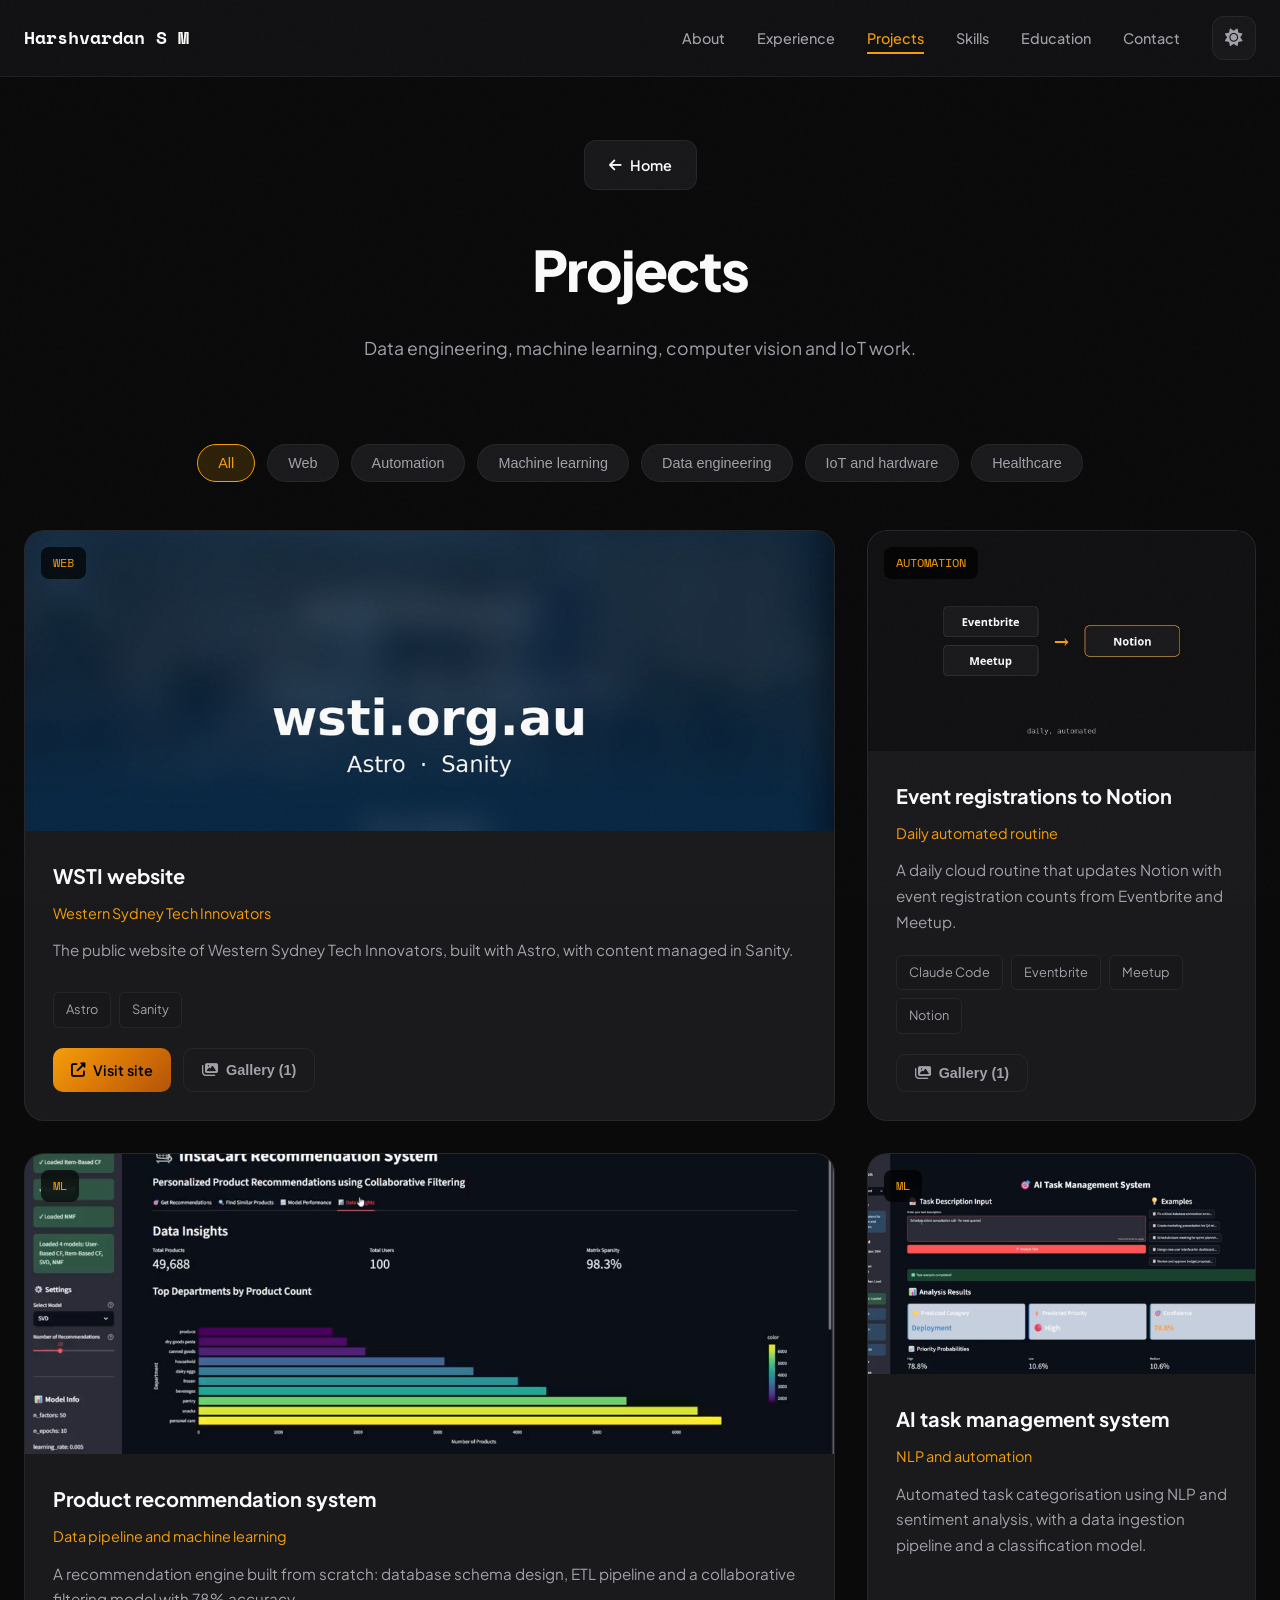
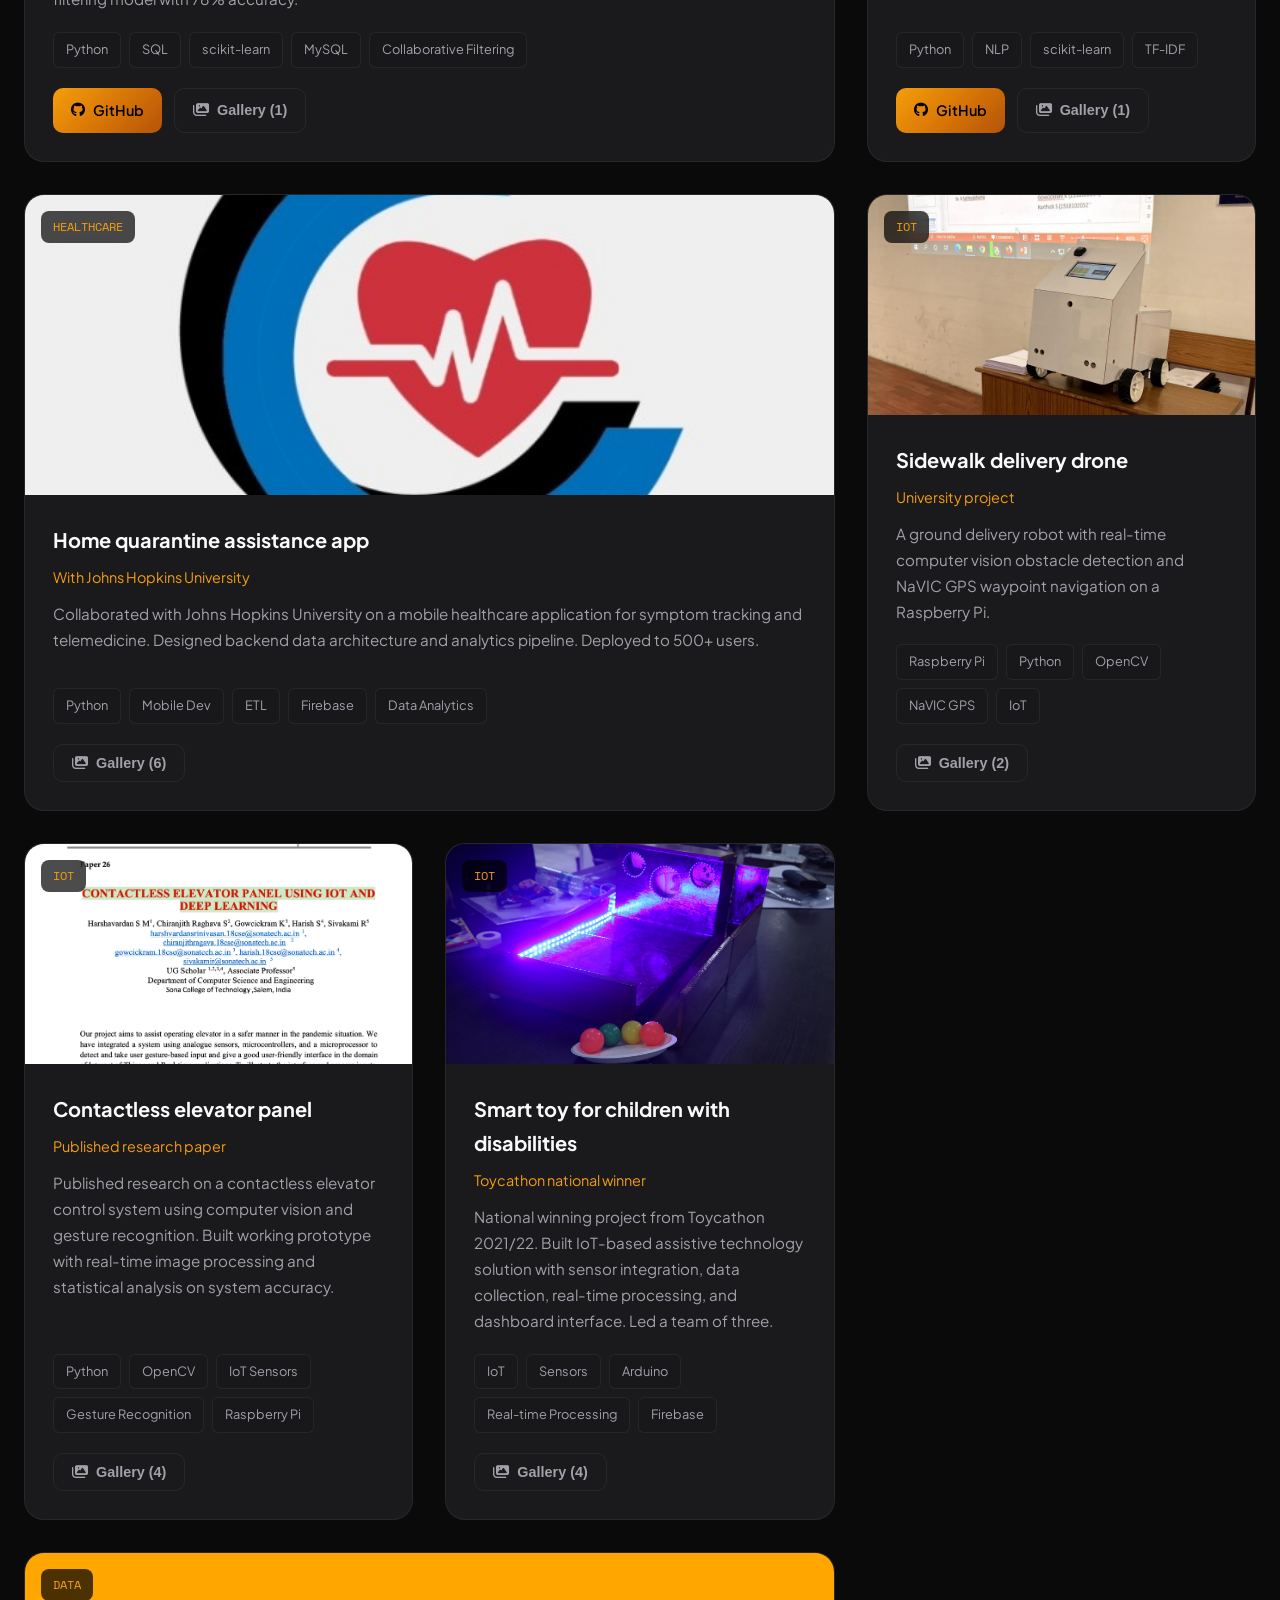
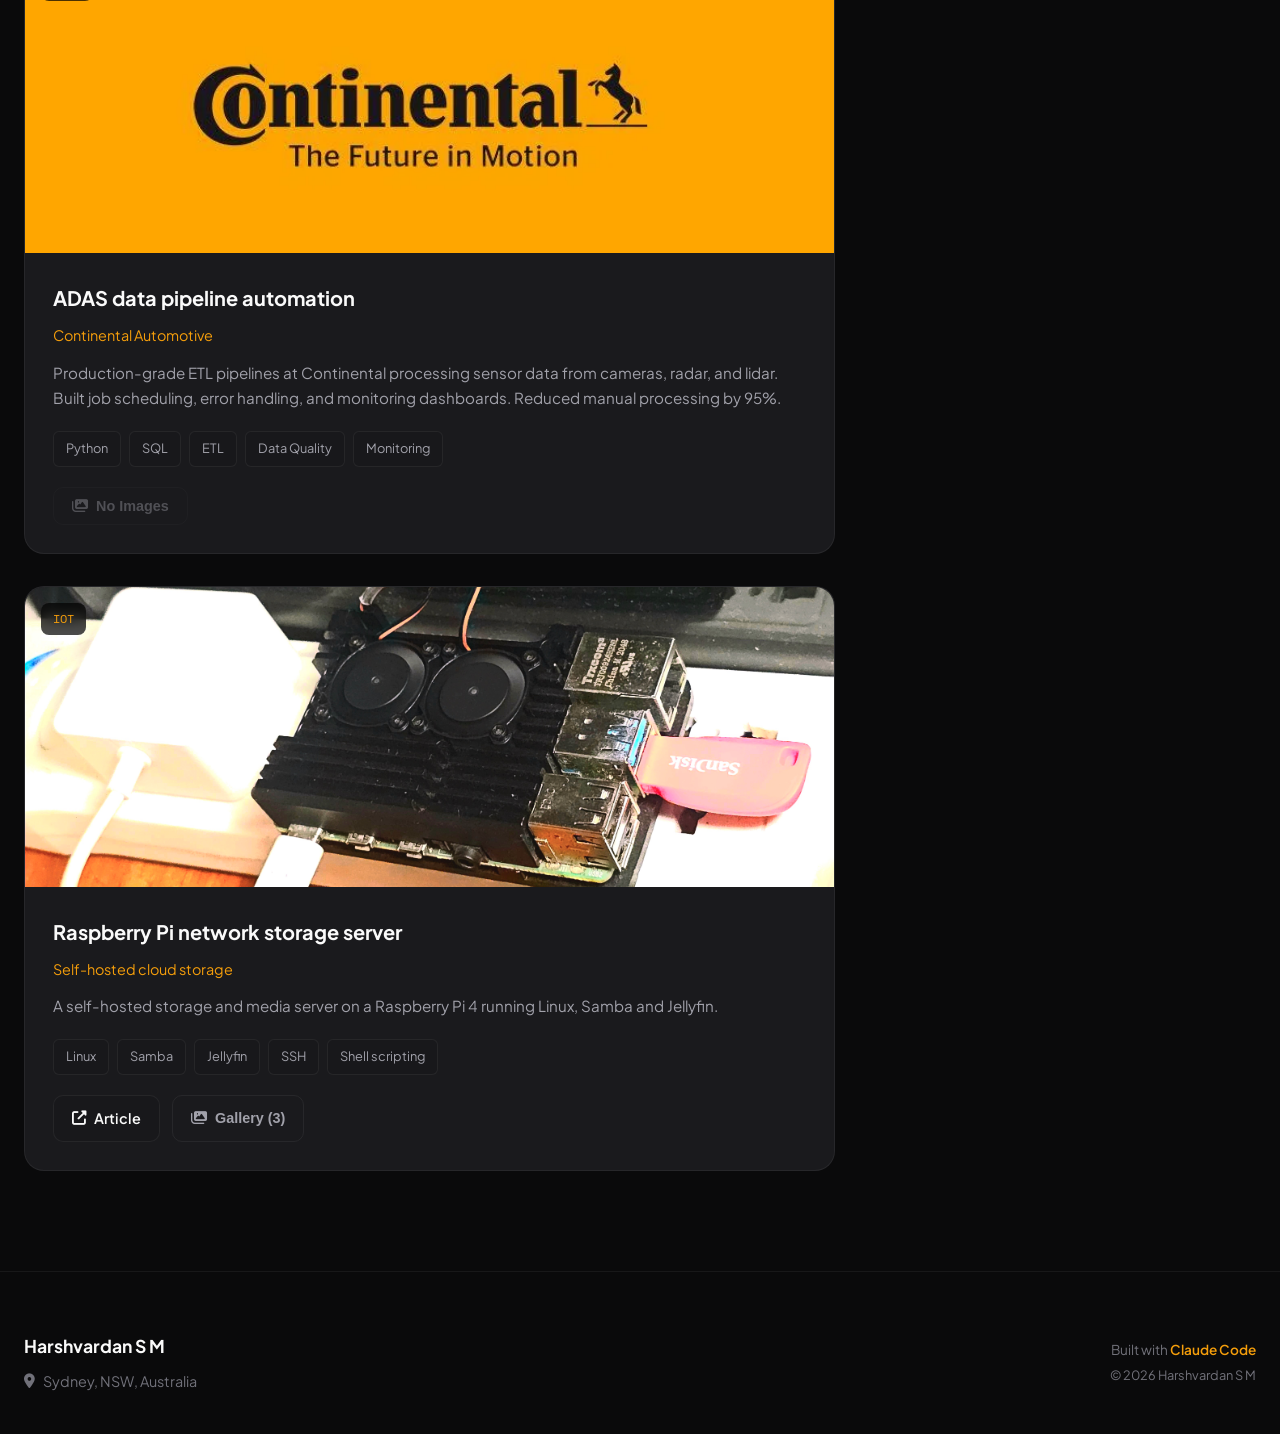
==== commit d5dfdf7c: "Add Resume, Creative and World views, sync all views to the Summary" ====
--- a/projects.html
+++ b/projects.html
@@ -772,7 +772,7 @@
             },
             {
                 id: 'project3',
-                title: 'Healthcare mobile application',
+                title: 'Home quarantine assistance app',
                 subtitle: 'With Johns Hopkins University',
                 category: 'healthcare',
                 folder: 'projects/healthcare-app',
@@ -785,19 +785,19 @@
             },
             {
                 id: 'project4',
-                title: 'Autonomous delivery drone',
-                subtitle: 'IoT, computer vision and hardware',
+                title: 'Sidewalk delivery drone',
+                subtitle: 'University project',
                 category: 'iot',
                 folder: 'projects/delivery-drone',
                 technologies: ['Raspberry Pi', 'Python', 'OpenCV', 'NaVIC GPS', 'IoT'],
-                description: 'An autonomous navigation system for a delivery drone, with real-time computer vision obstacle detection and GPS waypoint navigation.',
+                description: 'A ground delivery robot with real-time computer vision obstacle detection and NaVIC GPS waypoint navigation on a Raspberry Pi.',
                 githubLink: null,
                 articleLink: null,
                 images: ['image1.jpg', 'image2.jpg']
             },
             {
                 id: 'project5',
-                title: 'IoT contactless elevator control',
+                title: 'Contactless elevator panel',
                 subtitle: 'Published research paper',
                 category: 'iot',
                 folder: 'projects/contactless-elevator',
@@ -814,7 +814,7 @@
                 category: 'iot',
                 folder: 'projects/toycathon-smart-toy',
                 technologies: ['IoT', 'Sensors', 'Arduino', 'Real-time Processing', 'Firebase'],
-                description: 'National winning project from Toycathon 2021-22. Built IoT-based assistive technology solution with sensor integration, data collection, real-time processing, and dashboard interface. Led a team of three.',
+                description: 'National winning project from Toycathon 2021/22. Built IoT-based assistive technology solution with sensor integration, data collection, real-time processing, and dashboard interface. Led a team of three.',
                 githubLink: null,
                 articleLink: null,
                 images: ['image1.jpg', 'image2.jpg', 'image3.jpg', 'image4.jpg']
@@ -838,8 +838,8 @@
                 subtitle: 'Self-hosted cloud storage',
                 category: 'iot',
                 folder: 'projects/rpi-nas-server',
-                technologies: ['Linux', 'Shell Scripting', 'Network Hosting','Databases', 'SSH', 'Server Hosting'],
-                description: 'A self-hosted network storage server on a Raspberry Pi 4 running Linux.',
+                technologies: ['Linux', 'Samba', 'Jellyfin', 'SSH', 'Shell scripting'],
+                description: 'A self-hosted storage and media server on a Raspberry Pi 4 running Linux, Samba and Jellyfin.',
                 githubLink: null,
                 articleLink:'https://www.linkedin.com/pulse/my-journey-building-diy-nas-server-raspberry-pi-4-privacy-s-m-rqlnf/?trackingId=26QhC%2F%2FSTYSo52r7CvmS0Q%3D%3D',
                 images: [
